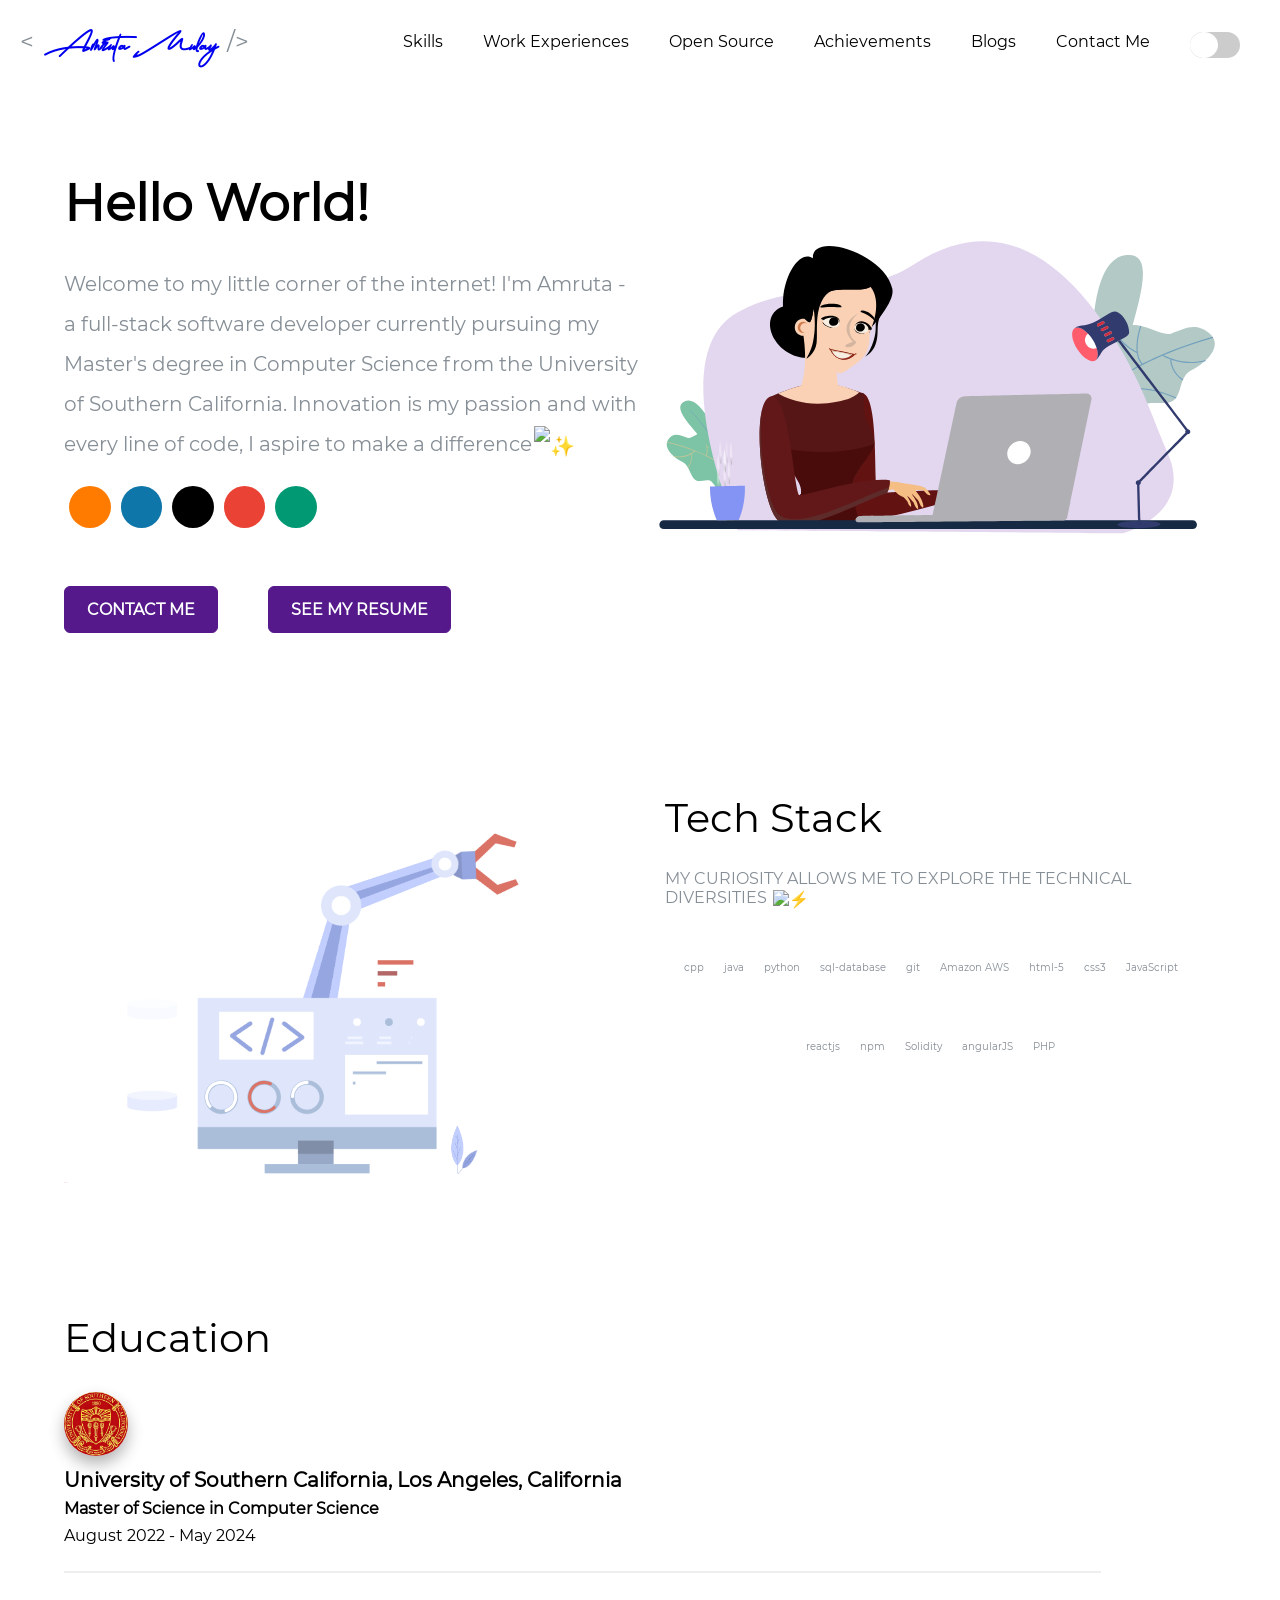
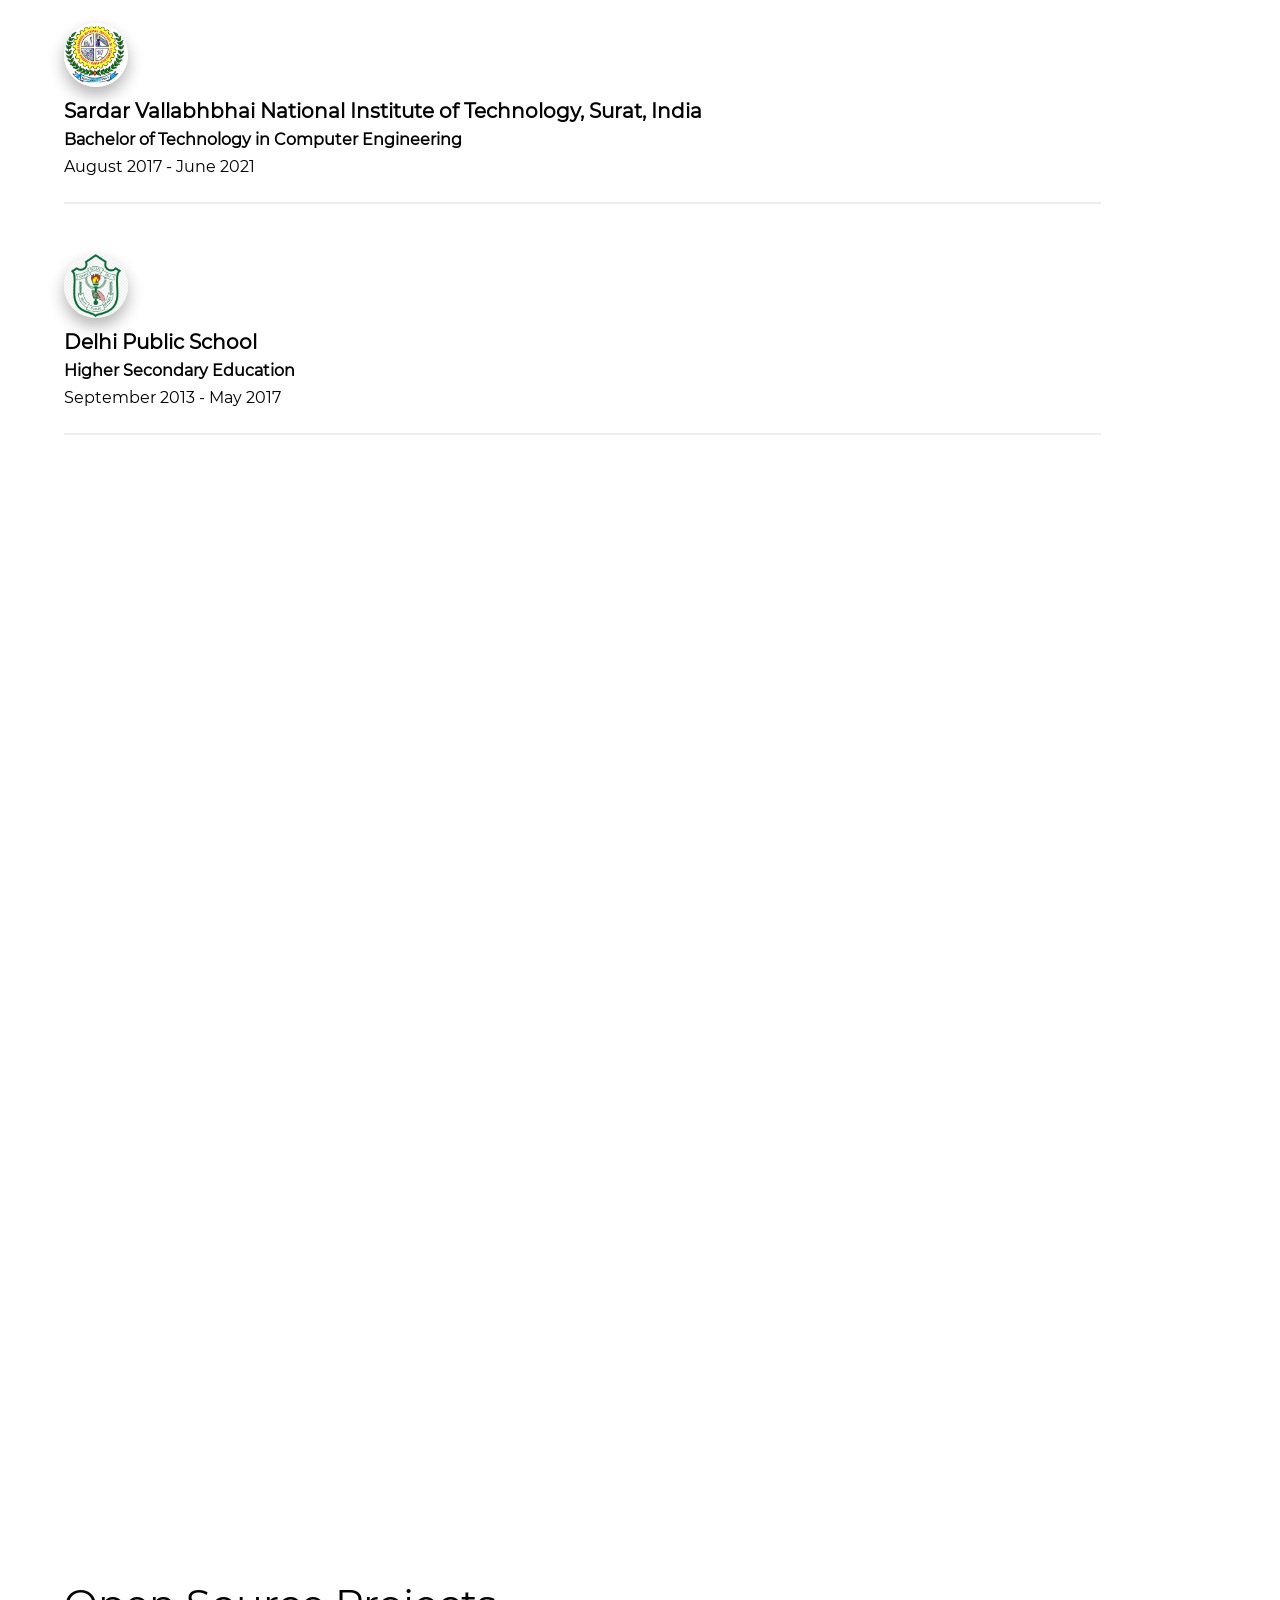
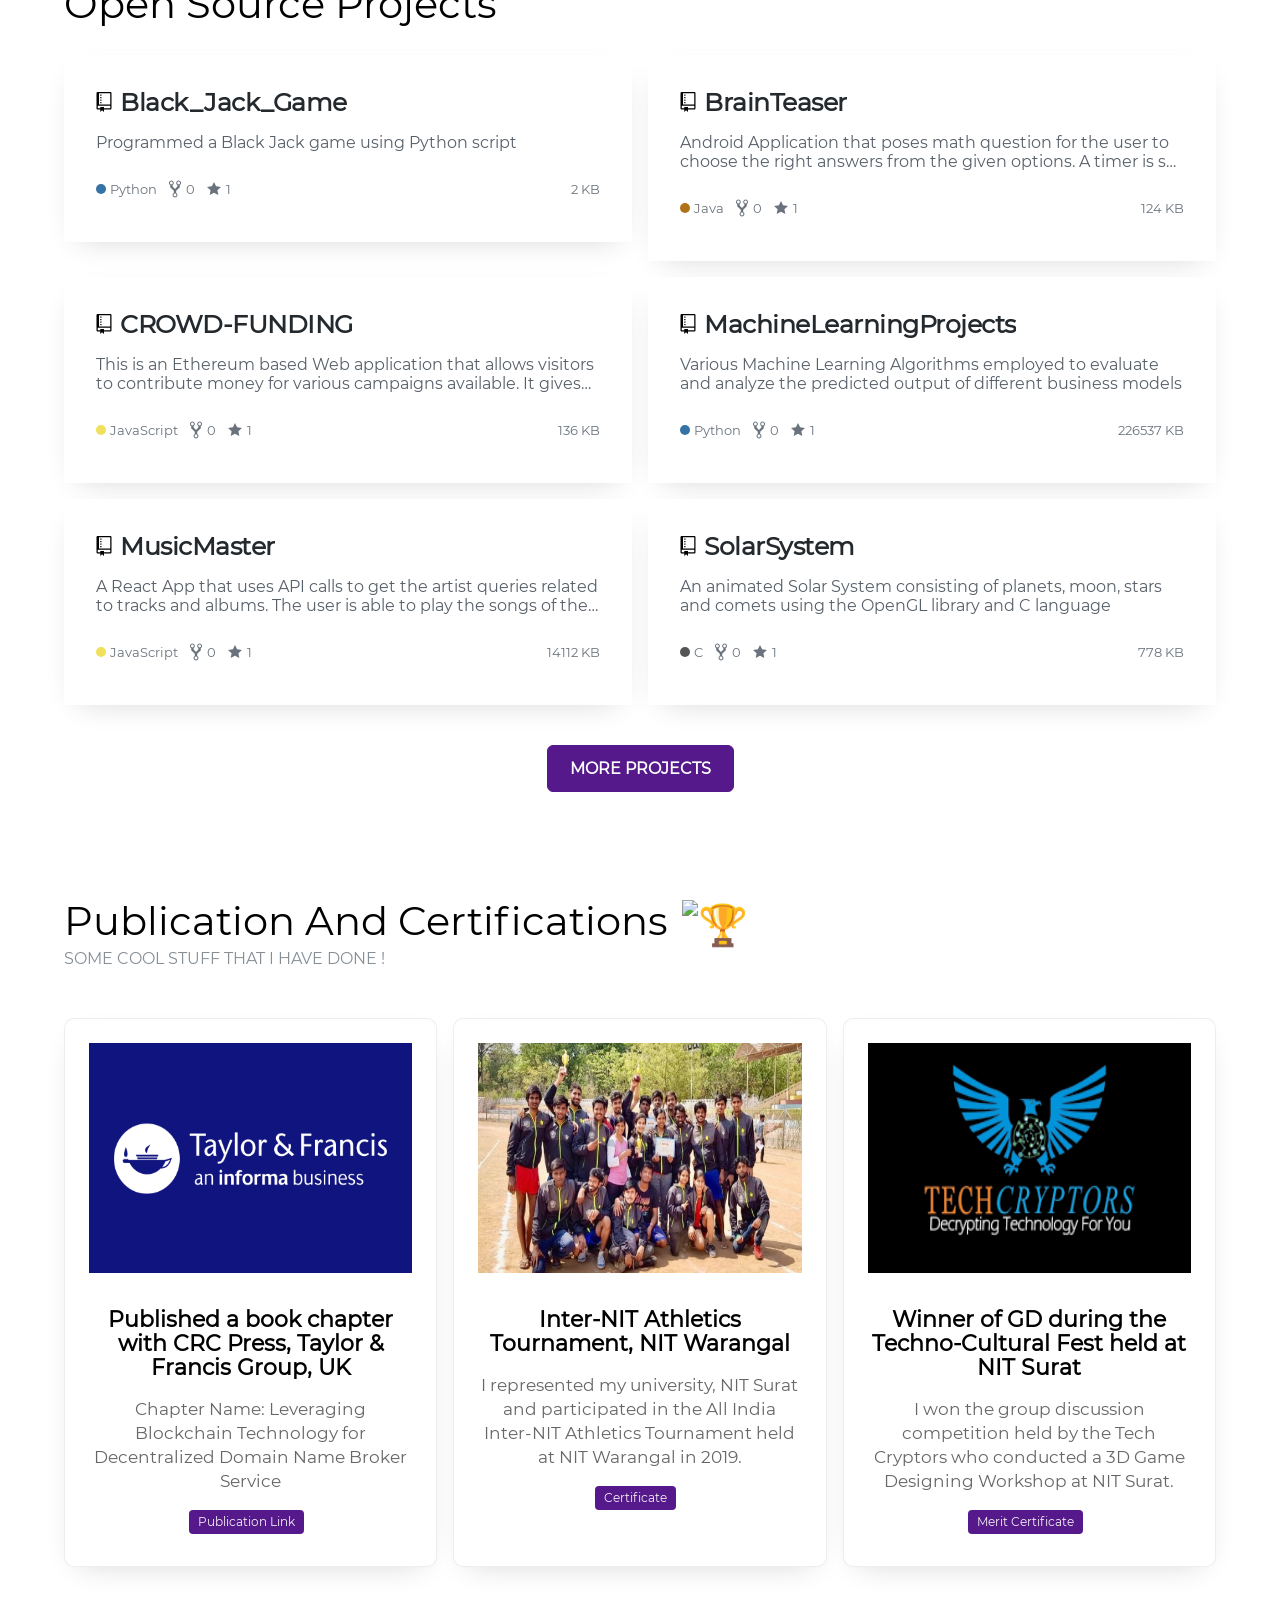
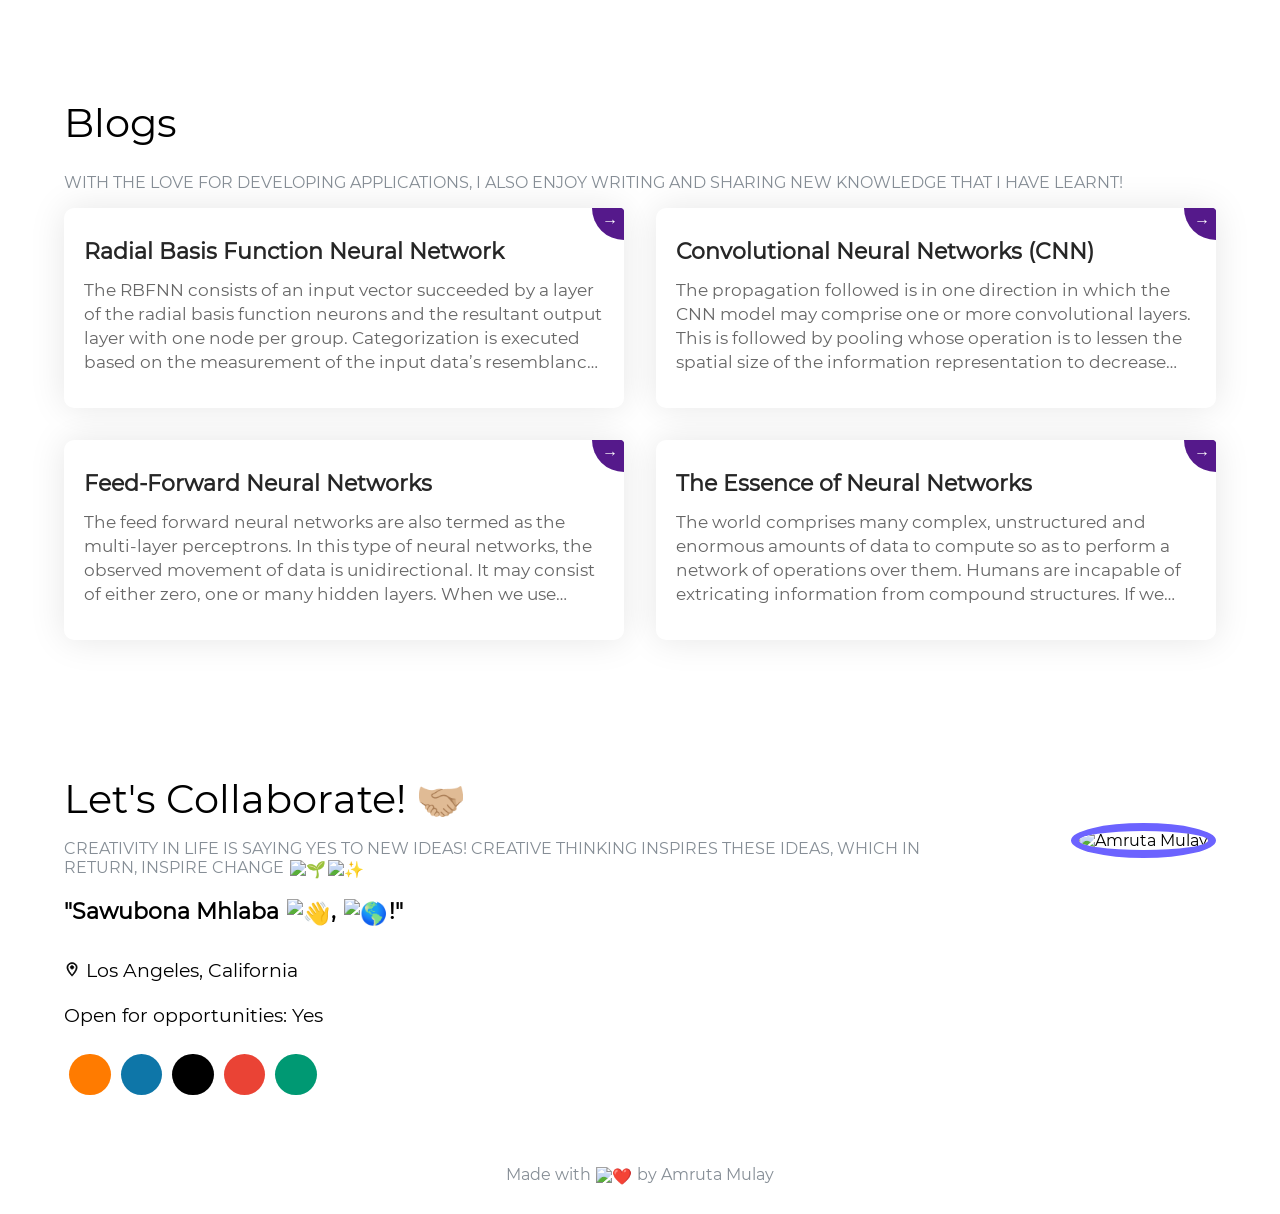
==== index.html @ 44135637 "Deploy v" ====
<!doctype html><html lang="en"><head><meta charset="utf-8"/><meta name="viewport" content="width=device-width,initial-scale=1"/><title>Amruta Mulay | Portfolio</title><meta name="title" content="Amruta Mulay | Portfolio"><meta name="description" content="Amruta Mulay's Portfolio"><meta name="msapplication-TileColor" content="#603cba"><meta name="theme-color" content="#6c63ff"/><script async src="https://www.googletagmanager.com/gtag/js?id=UA-135618960-2"></script><script>function gtag(){dataLayer.push(arguments)}window.dataLayer=window.dataLayer||[],gtag("js",new Date),gtag("config","UA-135618960-2")</script><link rel="stylesheet" href="https://cdn.jsdelivr.net/gh/FortAwesome/Font-Awesome@5.15.4/css/all.min.css"><link href="/static/css/main.8cb66128.chunk.css" rel="stylesheet"></head><body><noscript>You need to enable JavaScript to run this app.</noscript><div id="root"></div><script>!function(e){function t(t){for(var n,o,i=t[0],l=t[1],c=t[2],s=0,p=[];s<i.length;s++)o=i[s],Object.prototype.hasOwnProperty.call(a,o)&&a[o]&&p.push(a[o][0]),a[o]=0;for(n in l)Object.prototype.hasOwnProperty.call(l,n)&&(e[n]=l[n]);for(f&&f(t);p.length;)p.shift()();return u.push.apply(u,c||[]),r()}function r(){for(var e,t=0;t<u.length;t++){for(var r=u[t],n=!0,o=1;o<r.length;o++){var l=r[o];0!==a[l]&&(n=!1)}n&&(u.splice(t--,1),e=i(i.s=r[0]))}return e}var n={},o={1:0},a={1:0},u=[];function i(t){if(n[t])return n[t].exports;var r=n[t]={i:t,l:!1,exports:{}};return e[t].call(r.exports,r,r.exports,i),r.l=!0,r.exports}i.e=function(e){var t=[];o[e]?t.push(o[e]):0!==o[e]&&{3:1,4:1}[e]&&t.push(o[e]=new Promise((function(t,r){for(var n="static/css/"+({}[e]||e)+"."+{3:"7822d34d",4:"b375e3ca"}[e]+".chunk.css",a=i.p+n,u=document.getElementsByTagName("link"),l=0;l<u.length;l++){var c=(f=u[l]).getAttribute("data-href")||f.getAttribute("href");if("stylesheet"===f.rel&&(c===n||c===a))return t()}var s=document.getElementsByTagName("style");for(l=0;l<s.length;l++){var f;if((c=(f=s[l]).getAttribute("data-href"))===n||c===a)return t()}var p=document.createElement("link");p.rel="stylesheet",p.type="text/css",p.onload=t,p.onerror=function(t){var n=t&&t.target&&t.target.src||a,u=new Error("Loading CSS chunk "+e+" failed.\n("+n+")");u.code="CSS_CHUNK_LOAD_FAILED",u.request=n,delete o[e],p.parentNode.removeChild(p),r(u)},p.href=a,document.getElementsByTagName("head")[0].appendChild(p)})).then((function(){o[e]=0})));var r=a[e];if(0!==r)if(r)t.push(r[2]);else{var n=new Promise((function(t,n){r=a[e]=[t,n]}));t.push(r[2]=n);var u,l=document.createElement("script");l.charset="utf-8",l.timeout=120,i.nc&&l.setAttribute("nonce",i.nc),l.src=function(e){return i.p+"static/js/"+({}[e]||e)+"."+{3:"8a93dbd9",4:"09e78f1c"}[e]+".chunk.js"}(e);var c=new Error;u=function(t){l.onerror=l.onload=null,clearTimeout(s);var r=a[e];if(0!==r){if(r){var n=t&&("load"===t.type?"missing":t.type),o=t&&t.target&&t.target.src;c.message="Loading chunk "+e+" failed.\n("+n+": "+o+")",c.name="ChunkLoadError",c.type=n,c.request=o,r[1](c)}a[e]=void 0}};var s=setTimeout((function(){u({type:"timeout",target:l})}),12e4);l.onerror=l.onload=u,document.head.appendChild(l)}return Promise.all(t)},i.m=e,i.c=n,i.d=function(e,t,r){i.o(e,t)||Object.defineProperty(e,t,{enumerable:!0,get:r})},i.r=function(e){"undefined"!=typeof Symbol&&Symbol.toStringTag&&Object.defineProperty(e,Symbol.toStringTag,{value:"Module"}),Object.defineProperty(e,"__esModule",{value:!0})},i.t=function(e,t){if(1&t&&(e=i(e)),8&t)return e;if(4&t&&"object"==typeof e&&e&&e.__esModule)return e;var r=Object.create(null);if(i.r(r),Object.defineProperty(r,"default",{enumerable:!0,value:e}),2&t&&"string"!=typeof e)for(var n in e)i.d(r,n,function(t){return e[t]}.bind(null,n));return r},i.n=function(e){var t=e&&e.__esModule?function(){return e.default}:function(){return e};return i.d(t,"a",t),t},i.o=function(e,t){return Object.prototype.hasOwnProperty.call(e,t)},i.p="/",i.oe=function(e){throw console.error(e),e};var l=this.webpackJsonpdeveloperfolio=this.webpackJsonpdeveloperfolio||[],c=l.push.bind(l);l.push=t,l=l.slice();for(var s=0;s<l.length;s++)t(l[s]);var f=c;r()}([])</script><script src="/static/js/2.681c89eb.chunk.js"></script><script src="/static/js/main.92a277fc.chunk.js"></script></body></html>
---- static/css/main.8cb66128.chunk.css ----
@font-face{font-family:"Agustina Regular";font-style:normal;font-weight:400;src:local("Agustina Regular"),url(/static/media/Agustina.21f233e1.woff) format("woff");font-display:swap}@font-face{font-family:"Montserrat";src:local("Montserrat"),url(/static/media/Montserrat-Regular.ee653992.ttf) format("woff");font-display:swap}code{font-family:source-code-pro,Menlo,Monaco,Consolas,"Courier New",monospace}body,html{scroll-behavior:smooth}body{margin:0;font:19px/23px Montserrat,"Montserrat",sans-serif;-webkit-font-smoothing:antialiased;-moz-osx-font-smoothing:grayscale}@media (max-width:1380px){body,html{font-size:16px;line-height:normal}}.App{text-align:center;width:100%;overflow-x:hidden}.App-logo{height:40vmin}.App-header{background-color:#282c34;min-height:100vh;display:flex;flex-direction:column;align-items:center;justify-content:center;font-size:calc(10px + 2vmin);color:#fff}.App-link{color:#09d3ac}.headroom-wrapper{max-height:100px}.dark-menu{background-color:#171c28!important;color:#fff}.dark-menu li a{color:#fff!important}.dark-menu li a:hover{background-color:#55198b!important}.header{background-color:#fff;max-width:100%;padding:15px 20px;margin:0 auto}.header ul{margin:0;padding:0;list-style:none;overflow:hidden}.grey-color{color:#868e96}.header li a{display:block;padding:15px 20px;color:#000;text-decoration:none}.header .menu-btn:hover,.header li a:hover{background-color:#f4f4f4}.header .logo{display:block;flex:none;float:left;font-size:1.5em;text-decoration:none;margin-top:10px;line-height:normal}.header .logo-name{font-family:"Agustina Regular";font-weight:700;-webkit-font-feature-settings:"liga","clig off";font-feature-settings:"liga","clig off";font-variant-ligatures:no-common-ligatures;-webkit-font-variant-ligatures:no-common-ligatures;padding:0 10px}.header .menu{clear:both;max-height:0;transition:max-height .2s ease-out}.header .menu-icon{cursor:pointer;display:inline-block;float:right;padding:28px 20px;position:relative;-webkit-user-select:none;user-select:none}.header .menu-icon .navicon{background:#333;display:block;height:2px;position:relative;transition:background .2s ease-out;width:18px}.header .menu-icon .navicon-dark{background:#fff}.header .menu-icon .navicon:after,.header .menu-icon .navicon:before{background:#333;content:"";display:block;height:100%;position:absolute;transition:all .2s ease-out;width:100%}.header .menu-icon .navicon-dark:after,.header .menu-icon .navicon-dark:before{background:#fff!important;content:"";display:block;height:100%;position:absolute;transition:all .2s ease-out;width:100%}.header .menu-icon .navicon:before{top:5px}.header .menu-icon .navicon:after{top:-5px}.header .menu-btn{display:none}.header .menu-btn:checked~.menu{max-height:486px}.header .menu-btn:checked~.menu-icon .navicon{background:transparent!important}.header .menu-btn:checked~.menu-icon .navicon:before{-webkit-transform:rotate(-45deg);transform:rotate(-45deg)}.header .menu-btn:checked~.menu-icon .navicon:after{-webkit-transform:rotate(45deg);transform:rotate(45deg)}.header .menu-btn:checked~.menu-icon:not(.steps) .navicon:after,.header .menu-btn:checked~.menu-icon:not(.steps) .navicon:before{top:0}@media(min-width:48em){.header li{float:left}.header{display:flex;align-items:center;justify-content:space-between}.header .menu{max-height:none}.header .menu-icon{display:none}}@media(max-width:960px)and (min-width:768px){.header{font-size:12px}}.switch{position:relative;display:inline-block;width:50px;height:26px}input{-webkit-transform:scale(.5);transform:scale(.5)}.slider{position:absolute;cursor:pointer;top:0;left:0;right:0;bottom:0;background-color:#ccc;transition:.4s}.slider:before{position:absolute;content:"";height:26px;width:28px;left:0;bottom:0;background-color:#fff;transition:.4s}input:checked+.slider{background-color:#2196f3}input:focus+.slider{box-shadow:#2196f3}input:checked+.slider:before{-webkit-transform:translateX(26px);transform:translateX(26px)}.slider.round{border-radius:34px}.slider.round:before{border-radius:50%}.slider:after{display:inline;position:absolute;right:9.3%;bottom:17.5%}input:checked+.slider:after{display:inline;position:absolute;right:56.3%;bottom:14.5%}@media (max-width:786px)and (min-width:425px){input:checked+.slider:after{right:60.3%;bottom:20.5%}.slider:after{right:15.3%;bottom:22.5%}}@media (max-width:2560px)and (min-width:1552px){.slider:after{bottom:12.5%!important}}@media (max-width:1552px)and (min-width:1440px){.slider:after{bottom:7.5%!important}}.main{margin:4rem auto 0}.greet-main,.main{width:90%;padding:20px 10px}.greet-main{margin:2rem auto 0}.subTitle{color:#868e96!important}.greeting-main{display:flex}.greeting-main>*{flex:1 1;margin-bottom:30px}.button-greeting-div{display:flex;margin-top:20px}.greeting-text{font-size:70px;line-height:1.1;color:#000!important}.greeting-text-p{font-size:30px;line-height:40px}.greeting-image-div>img{max-width:100%;height:auto}.wave-emoji{-webkit-animation-duration:1.8s;animation-duration:1.8s;-webkit-animation-iteration-count:infinite;animation-iteration-count:infinite;-webkit-animation-name:wave;animation-name:wave;display:inline-block;-webkit-transform-origin:70% 70%;transform-origin:70% 70%}@-webkit-keyframes wave{0%{-webkit-transform:rotate(0deg);transform:rotate(0deg)}10%{-webkit-transform:rotate(-10deg);transform:rotate(-10deg)}20%{-webkit-transform:rotate(12deg);transform:rotate(12deg)}30%{-webkit-transform:rotate(-10deg);transform:rotate(-10deg)}40%{-webkit-transform:rotate(9deg);transform:rotate(9deg)}50%{-webkit-transform:rotate(0deg);transform:rotate(0deg)}to{-webkit-transform:rotate(0deg);transform:rotate(0deg)}}@keyframes wave{0%{-webkit-transform:rotate(0deg);transform:rotate(0deg)}10%{-webkit-transform:rotate(-10deg);transform:rotate(-10deg)}20%{-webkit-transform:rotate(12deg);transform:rotate(12deg)}30%{-webkit-transform:rotate(-10deg);transform:rotate(-10deg)}40%{-webkit-transform:rotate(9deg);transform:rotate(9deg)}50%{-webkit-transform:rotate(0deg);transform:rotate(0deg)}to{-webkit-transform:rotate(0deg);transform:rotate(0deg)}}@media(max-width:1380px){.greeting-text{font-size:50px}.greeting-text-p{font-size:20px}}@media(max-width:768px){.button-greeting-div{justify-content:space-around}.greeting-text{font-size:30px;text-align:center}.greeting-text-p{font-size:16px;line-height:normal;text-align:center}.greeting-main{display:block}.greeting-image-div{height:256px}}@media(max-width:320px){.main{width:auto}}.sk-circle{margin:100px auto;width:40px;height:40px;position:relative}.sk-circle .sk-child{width:100%;height:100%;position:absolute;left:0;top:0}.sk-circle .sk-child:before{content:"";display:block;margin:0 auto;width:15%;height:15%;background-color:#333;border-radius:100%;-webkit-animation:sk-circleBounceDelay 1.2s ease-in-out infinite both;animation:sk-circleBounceDelay 1.2s ease-in-out infinite both}.sk-circle .sk-circle2{-webkit-transform:rotate(30deg);transform:rotate(30deg)}.sk-circle .sk-circle3{-webkit-transform:rotate(60deg);transform:rotate(60deg)}.sk-circle .sk-circle4{-webkit-transform:rotate(90deg);transform:rotate(90deg)}.sk-circle .sk-circle5{-webkit-transform:rotate(120deg);transform:rotate(120deg)}.sk-circle .sk-circle6{-webkit-transform:rotate(150deg);transform:rotate(150deg)}.sk-circle .sk-circle7{-webkit-transform:rotate(180deg);transform:rotate(180deg)}.sk-circle .sk-circle8{-webkit-transform:rotate(210deg);transform:rotate(210deg)}.sk-circle .sk-circle9{-webkit-transform:rotate(240deg);transform:rotate(240deg)}.sk-circle .sk-circle10{-webkit-transform:rotate(270deg);transform:rotate(270deg)}.sk-circle .sk-circle11{-webkit-transform:rotate(300deg);transform:rotate(300deg)}.sk-circle .sk-circle12{-webkit-transform:rotate(330deg);transform:rotate(330deg)}.sk-circle .sk-circle2:before{-webkit-animation-delay:-1.1s;animation-delay:-1.1s}.sk-circle .sk-circle3:before{-webkit-animation-delay:-1s;animation-delay:-1s}.sk-circle .sk-circle4:before{-webkit-animation-delay:-.9s;animation-delay:-.9s}.sk-circle .sk-circle5:before{-webkit-animation-delay:-.8s;animation-delay:-.8s}.sk-circle .sk-circle6:before{-webkit-animation-delay:-.7s;animation-delay:-.7s}.sk-circle .sk-circle7:before{-webkit-animation-delay:-.6s;animation-delay:-.6s}.sk-circle .sk-circle8:before{-webkit-animation-delay:-.5s;animation-delay:-.5s}.sk-circle .sk-circle9:before{-webkit-animation-delay:-.4s;animation-delay:-.4s}.sk-circle .sk-circle10:before{-webkit-animation-delay:-.3s;animation-delay:-.3s}.sk-circle .sk-circle11:before{-webkit-animation-delay:-.2s;animation-delay:-.2s}.sk-circle .sk-circle12:before{-webkit-animation-delay:-.1s;animation-delay:-.1s}@-webkit-keyframes sk-circleBounceDelay{0%,80%,to{-webkit-transform:scale(0);transform:scale(0)}40%{-webkit-transform:scale(1);transform:scale(1)}}@keyframes sk-circleBounceDelay{0%,80%,to{-webkit-transform:scale(0);transform:scale(0)}40%{-webkit-transform:scale(1);transform:scale(1)}}.social-media-div{font-size:2em}.icon-button{margin-bottom:10px}.icon-button i{color:#fff;border-radius:2.6rem;cursor:pointer;display:inline-block;font-size:1.3rem;height:2.6rem;line-height:2.6rem;position:relative;text-align:center;-webkit-user-select:none;user-select:none;width:2.6rem;margin:0 5px 10px;transition:.2s ease-in}.facebook i{background-color:#db4500}.linkedin i{background-color:#0e76a8}.github i{background-color:#ff7b00}.gitlab i{background-color:#fca326}.google i{background-color:#ea4335}.twitter i{background-color:#1da1f2}.medium i{background-color:#000}.stack-overflow i{background-color:#f48024}.kaggle i{background-color:#20beff}.instagram i{background-color:#c13584}.researchGate i{background-color:#009973}.facebook i:hover,.github i:hover,.gitlab i:hover,.google i:hover,.instagram i:hover,.kaggle i:hover,.linkedin i:hover,.medium i:hover,.researchGate i:hover,.stack-overflow i:hover,.twitter i:hover{background-color:#000}@media(max-width:768px){.social-media-div{text-align:center}}.main-button{background-color:#55198b;border:1px solid #55198b;color:#fff;font-weight:700;width:-webkit-max-content;width:max-content;padding:13px 22px;margin-right:50px;text-transform:uppercase;border-radius:6px;text-align:center;text-decoration:none;display:block;margin-top:20px;font-size:16px;cursor:pointer;transition:all .3s ease-in-out 0s}.main-button:hover{background-color:#fff;color:#55198b;transition:all .3s ease 0s;-webkit-transform:translateY(-3px);transform:translateY(-3px)}.project-button{display:flex;justify-content:center;margin-top:20px}.project-button>.main-button{margin-right:0!important}@media(max-width:768px){.main-button{font-size:15px;padding:12px 18px;margin-right:0}}@media(max-width:320px){.main-button{font-size:12px}}.skills-main-div{display:flex;width:100%;overflow:hidden}.skills-text-div{margin-left:50px}.skills-main-div>*{flex:1 1;margin-bottom:30px}.skills-image-div>img{max-width:100%;height:auto}.skills-heading{font-size:56px;font-weight:400}@media(max-width:1380px){.skills-heading{font-size:40px}}@media(max-width:768px){.skills-heading{font-size:30px;text-align:center}.greeting-text-p{font-size:16px;line-height:normal}.skills-main-div{flex-direction:column}.skills-text-div{margin:20px}.skills-text{font-size:16px}.skills-text-subtitle{font-size:16px;text-align:center}.skills-image-div{order:2}}.dev-icons{padding-left:0;list-style:none;font-size:3rem;margin-bottom:0;margin-top:0;text-align:center}.software-skill-inline{display:inline-block;margin-right:20px;margin-bottom:20px}.software-skill-inline>i{color:#868e96}.software-skill-inline>i:hover{color:#645beb}.software-skill-inline>p{color:#868e96;font-size:10px}.software-skill-inline>i:hover~p{color:#645beb}.meter{height:20px;position:relative;background:#f3efef;border-radius:25px}.meter>span{display:block;height:100%;border-top-right-radius:6px;border-bottom-right-radius:6px;border-top-left-radius:20px;border-bottom-left-radius:20px;background-color:#aaa5ff;position:relative;overflow:hidden}.skill{line-height:3.5vw}.skill-bars{font-size:28px;width:40%}.skills-container{display:flex;width:90%;padding:20px 10px;margin:2rem auto 0}.skills-container>*{flex:1 1;margin-bottom:30px}.skills-image>img{margin-left:80px;max-width:90%;height:auto}@media(max-width:1456px){.skills-bar{line-height:4rem}.skills-image{display:none;order:2}}@media(max-width:768px){.skills-container{flex-direction:column}.skills-bar{line-height:3rem;margin:20px}.skills-image{display:none;order:2}}.experience-cards-div{display:grid;grid-template-columns:repeat(auto-fit,minmax(290px,1fr));grid-gap:1rem 1rem;gap:1rem 1rem}.experience-heading{font-size:56px;font-weight:400}.experience-container{display:flex;width:90%;padding:20px 10px;margin:2rem auto 0}.experience-container>*{flex:1 1}@media(max-width:1380px){.experience-heading{font-size:40px}}@media(max-width:768px){.experience-heading{font-size:30px;text-align:center}}.experience-card{background-color:#fff}.experience-card,.experience-card-dark{position:relative;box-shadow:0 10px 30px -15px rgba(0,0,0,.2);border-radius:10px;border:1px solid hsla(0,0%,82.7%,.397)}.experience-card-dark{background-color:#171c28}.experience-card:hover{box-shadow:0 20px 30px -10px rgba(0,0,0,.2)}.experience-banner{background-position:50%;background-repeat:no-repeat;background-size:150%;background:linear-gradient(rgba(0,0,0,.7),rgba(0,0,0,.5));border-radius:10px 10px 0 0;-webkit-filter:blur(0);-moz-filter:blur(0);-o-filter:blur(0);-ms-filter:blur(0);filter:blur(0);height:11rem;display:flex;align-items:flex-end;justify-content:center}.experience-blurred_div{position:absolute;background:linear-gradient(rgba(0,0,0,.4),rgba(0,0,0,.2));-webkit-filter:blur(5px);-moz-filter:blur(5px);-o-filter:blur(5px);-ms-filter:blur(5px);filter:blur(5px);height:11rem;top:0;left:0;width:100%;border-radius:10px 10px 0 0}.experience-div-company{position:absolute;background:transparent;height:9rem;top:0;left:0;width:100%;display:flex;align-items:center;justify-content:center}.experience-text-company{padding:1.5rem;margin:0;color:#fff;font-size:25px;text-align:center;font-weight:700;text-overflow:ellipsis;overflow:hidden;white-space:nowrap}.experience-roundedimg{position:absolute;object-fit:cover;left:0;right:0;top:7rem;margin-left:auto;margin-right:auto;width:8rem;height:8rem;box-shadow:0 .5rem 1rem rgba(0,0,0,.3);border-radius:50%}.experience-text-role{text-align:center;color:#000;font-weight:700;font-size:25px;margin:0;padding-top:1.5rem;line-height:normal}.dark-mode-text{color:#fff!important}.experience-text-date{text-align:center;color:#000;font-size:20px;margin:0;padding-top:1rem;font-weight:600}.experience-text-desc{text-align:center}.experience-text-details{padding:1.5rem;margin-top:2rem}@media(max-width:1380px){.experience-text-role{padding-top:.5rem;font-size:22px}.experience-text-company{font-size:22px}.experience-text-date{font-size:18px}.experience-roundedimg{width:6.5rem;height:6.5rem}}@media(max-width:768px){.experience-text-company,.experience-text-role{font-size:22px}.experience-text-date{font-size:18px}.experience-text-desc{font-size:16px}}.project-title{font-size:52px;font-weight:400;line-height:normal}.startup-project-text img{max-width:100%;height:auto}.repo-cards-div-main{display:grid;grid-template-columns:repeat(auto-fit,minmax(400px,1fr));grid-gap:1rem 1rem;gap:1rem 1rem}@media(max-width:1380px){.project-title{font-size:40px}}@media(max-width:768px){.project-title{font-size:30px;text-align:center}.repo-cards-div-main{grid-template-columns:repeat(auto-fit,minmax(300px,1fr))}}.card-image{max-width:100%;height:auto;width:250px}.project-card{display:flex;flex-direction:column;background-color:#fff;padding:1.5rem;border-radius:10px;border:1px solid hsla(0,0%,82.7%,.397);justify-content:center}.project-card-light{box-shadow:0 10px 30px -15px rgba(0,0,0,.2);transition:all .3s ease}.project-card-dark{box-shadow:0 10px 30px -15px #d9dbdf;transition:all .25s ease}.project-detail{text-align:center}.project-card-light:hover{box-shadow:0 20px 30px -10px rgba(0,0,0,.2)}.project-card-dark:hover{box-shadow:0 20px 30px -10px #d9dbdf}.project-image{position:relative;height:250px;overflow:hidden;text-align:center}.projects-container{display:grid;grid-template-columns:repeat(auto-fit,minmax(300px,1fr));grid-gap:1rem 1rem;gap:1rem 1rem}.project-card-footer span.project-tag{background:#55198b;color:#f5f2f4;vertical-align:middle;align-items:center;border-radius:4px;display:inline-flex;font-size:.75rem;height:2em;justify-content:center;white-space:nowrap;line-height:1.5;margin:0 .5rem .5rem 0;padding:0 .75em;cursor:pointer;transition:.2s ease-in}@media(max-width:768px){.project-subtitle{font-size:16px;text-align:center}}.achievement-heading{font-size:56px;font-weight:400;line-height:normal;margin:0}.achievement-subtitle{text-transform:uppercase;margin:0 0 50px}@media(max-width:1380px){.achievement-heading{font-size:40px}}@media(max-width:768px){.achievement-heading{font-size:30px;text-align:center}.achievement-subtitle{font-size:16px;line-height:normal;text-align:center}}.card-image{width:330px;height:230px}.card-title{color:#000;font-size:22px;line-height:24px;font-weight:700;margin:15px 0 0}.card-subtitle{color:#666;font-size:17px;line-height:1.5rem}.certificate-card{background-color:#fff;box-shadow:0 10px 30px -15px rgba(0,0,0,.2);padding:1.5rem;border-radius:10px;border:1px solid hsla(0,0%,82.7%,.397);transition:all .3s ease}.certificate-detail-div{text-align:center}.certificate-card:hover{box-shadow:0 20px 30px -10px rgba(0,0,0,.2)}.dark-mode.certificate-card:hover{box-shadow:0 20px 30px -10px hsla(0,0%,100%,.2)}.certificate-image-div{position:relative;height:250px;overflow:hidden;text-align:center}.achievement-cards-div{display:grid;grid-template-columns:repeat(auto-fit,minmax(300px,1fr));grid-gap:1rem 1rem;gap:1rem 1rem}.certificate-card-footer{display:flex;align-items:center;flex-wrap:wrap;justify-content:center}.certificate-card-footer span.certificate-tag{background:#55198b;color:#f5f2f4;vertical-align:middle;align-items:center;border-radius:4px;display:inline-flex;font-size:.75rem;height:2em;justify-content:center;white-space:nowrap;line-height:1.5;margin:0 .5rem .5rem 0;padding:0 .75em;cursor:pointer;transition:.2s ease-in}span.certificate-tag:hover{background:#8c43ce}.square{width:440px;height:430px;background:#fff;border-radius:4px;box-shadow:0 20px 50px #d9dbdf;transition:all .3s ease;margin-top:30px}.square:hover{box-shadow:0 20px 40px rgba(0,0,0,.1)}.blog-header-text{font-size:56px;font-weight:400}.blog-subtitle{text-transform:uppercase}.blog-main-div>*{flex:1 1;margin-bottom:30px}.blog-main-div{display:flex}.blog-image-div>img{max-width:100%;height:auto}.blog-text-div{display:grid;grid-template-columns:repeat(auto-fill,minmax(400px,1fr));grid-gap:32px;gap:32px}@media(max-width:1380px){.blog-header-text{font-size:40px}}@media(max-width:768px){.blog-header-text{font-size:30px;text-align:center}.blog-subtitle{font-size:16px;line-height:normal;text-align:center}}@media screen and (max-width:480px)and (min-width:300px){.blog-text-div{grid-template-columns:repeat(auto-fill,minmax(300px,1fr))}}.small-dark{color:#fff!important}.blog-container{border-radius:10px;color:#586069;background-color:#fff;box-shadow:0 0 36px rgba(0,0,0,.1);cursor:pointer;height:200px}.blog-title{color:#262626;font-size:22px;line-height:24px;font-weight:700;margin:32px 20px 14px;-webkit-line-clamp:2}.blog-title,.small{overflow:hidden;display:-webkit-box;-webkit-box-orient:vertical}.small{font-size:17px;font-weight:400;line-height:1.5rem;color:#666;padding:0 20px;-webkit-line-clamp:4;margin:0}.go-corner{display:flex;align-items:center;justify-content:center;position:absolute;width:32px;height:32px;overflow:hidden;top:0;right:0;background-color:#55198b;border-radius:0 4px 0 32px}.go-arrow{margin-top:-4px;margin-right:-4px;color:#fff;font-family:courier,sans}.blog-card{display:block;position:relative;background-color:transparent;border-radius:4px;text-decoration:none;z-index:0;overflow:hidden;height:100%}.blog-card:before{content:"";position:absolute;z-index:-1;top:-16px;right:-16px;background:#55198b;height:32px;width:32px;border-radius:32px;-webkit-transform:scale(1);transform:scale(1);-webkit-transform-origin:50% 50%;transform-origin:50% 50%;transition:-webkit-transform .4s ease-out;transition:transform .4s ease-out;transition:transform .4s ease-out,-webkit-transform .4s ease-out}.blog-card:hover:before{-webkit-transform:scale(30);transform:scale(30)}.blog-card:hover>.small{transition:all .3s ease-out;color:hsla(0,0%,100%,.8)}.blog-card:hover>h3{transition:all .3s ease-out;color:#fff}@media (min-width:925px)and (max-width:1024px),(min-width:1405px)and (max-width:1550px),screen and (max-width:480px)and (min-width:300px){.blog-card:hover:before{-webkit-transform:scale(30);transform:scale(30)}}@media (min-width:1025px)and (max-width:1404px),(min-width:1551px),screen and (min-width:481px)and (max-width:675px){.blog-card:hover:before{-webkit-transform:scale(40);transform:scale(40)}.blog-card:before{transition:-webkit-transform .45s ease-out;transition:transform .45s ease-out;transition:transform .45s ease-out,-webkit-transform .45s ease-out}}@media screen and (min-width:675px)and (max-width:860px){.blog-card:hover:before{-webkit-transform:scale(50);transform:scale(50)}.blog-card:before{transition:-webkit-transform .5s ease-out;transition:transform .5s ease-out;transition:transform .5s ease-out,-webkit-transform .5s ease-out}}@media screen and (min-width:860px)and (max-width:924px){.blog-card:hover:before{-webkit-transform:scale(60);transform:scale(60)}.blog-card:before{transition:-webkit-transform .5s ease-out;transition:transform .5s ease-out;transition:transform .5s ease-out,-webkit-transform .5s ease-out}}@media screen and (max-width:480px)and (min-width:300px){.blog-title{font-size:18px}}.blog-card-shadow{box-shadow:1px 0 20px #fff}.footer-text{text-align:center;color:#868e96!important}.dark-mode{color:#fff!important}.footer-div{margin-top:2rem;padding-bottom:1rem}.talk-header-title{font-size:56px;font-weight:400;line-height:0}.talk-cards-div{display:grid;grid-template-columns:repeat(auto-fit,minmax(290px,1fr));grid-gap:1rem 1rem;gap:1rem 1rem}@media(max-width:768px){.talk-header-title{font-size:30px;text-align:center}.talk-header-subtitle{font-size:16px;line-height:normal;text-align:center}}.podcast-header-title{font-size:56px;font-weight:400;line-height:0}.podcast{width:600px}.podcast-main-div{display:grid;grid-template-columns:repeat(auto-fit,minmax(300px,1fr));grid-gap:1rem 1rem;gap:1rem 1rem}.subTitle{color:#868e96}@media(max-width:768px){.podcast-header-title{font-size:30px;text-align:center}.podcast-header-subtitle{font-size:16px;line-height:normal;text-align:center}.podcast{width:300px}.podcast-main-div{text-align:center}}.education-heading{font-size:56px;font-weight:400}.education-section{display:flex;flex-direction:column;width:90%;padding:20px 0;margin:2rem auto 0}.education-section>*{flex:1 1;margin-bottom:30px}.education-card-container{display:flex;flex-direction:column;padding-top:20px}@media(max-width:1380px){.education-card-container{padding-top:0}.education-heading{font-size:40px}.education-text-subtitle{font-size:18px;text-align:center}}@media(max-width:768px){.education-card-container{padding-top:0}.education-heading{font-size:30px;text-align:center}.education-text-subtitle{font-size:16px}}.education-card{display:flex;flex-direction:row}.education-card:hover+.education-card-border{border-color:#a9a7f9;width:100%;transition:width .6s ease-in-out}.education-card-border{height:30px;width:80%;border-top:2px solid hsla(0,0%,82.7%,.397);margin-bottom:20px;transition:width .6s ease-in-out}.education-head{display:flex;flex-direction:row}.education-text-school{margin:0;font-size:28px;font-weight:700;text-overflow:ellipsis;overflow:hidden;white-space:nowrap;height:27px}.education-roundedimg{object-fit:cover;margin-right:2rem;width:6rem;height:6rem;box-shadow:0 .5rem 1rem rgba(0,0,0,.3);border-radius:50%}.education-card-right{max-width:70%}.education-text-subHeader{color:#000;font-weight:700;font-size:19px;margin:0;padding-top:.8rem;line-height:normal}.education-text-duration{color:#000;font-size:19px;margin:0;padding-top:.5rem}.education-text-desc{margin-top:.5rem;margin-bottom:.5rem}.education-text-bullets>ul{margin-top:.5rem}@media(max-width:1380px){.education-card{flex-direction:column;padding-bottom:10px}.education-card-right{max-width:90%}.education-card-border{width:90%}.education-text-subHeader{padding-top:.5rem;font-size:16px}.education-text-school{font-size:20px;height:23px}.education-text-duration{font-size:16px}.education-roundedimg{width:4rem;height:4rem;margin-bottom:.5rem;margin-right:0}}@media(max-width:768px){.education-card{text-align:center}.education-card-right{max-width:100%}.education-card-border{width:100%}.education-roundedimg{margin-top:10px;width:4rem;height:4rem;margin-bottom:1rem;margin-right:0}.education-text-bullets>ul{max-width:80%;margin:auto}}#topButton{visibility:hidden;position:fixed;bottom:20px;right:30px;z-index:99;border:none;outline:none;background-color:#55198b;color:#fff;cursor:pointer;padding:15px;border-radius:15px;font-size:25px}#topButton:hover{background-color:#000;transition:all .2s ease-in-out}.centerContent{text-align:center;display:block;margin:0 auto;padding:1.5rem}.tw-main-div{margin-left:15px;margin-right:15px;margin-bottom:15px}.tw-main-div,.twitter-component{width:auto;padding:1.5rem}.timeline-Header-title{font-size:56px;font-weight:100!important}.contact-div-main{display:flex}.dark-mode a{color:#fff}.contact-div-main>*{flex:1 1}.contact-title{font-size:65px;font-weight:400}.contact-detail,.contact-detail-email{margin-top:20px;font-size:40px;font-weight:400;color:#868e96;text-decoration:none}.contact-detail-email:hover,.contact-detail:hover{color:#000;text-shadow:2px 1px 2px #b5b5b5;transition:all .3s}.contact-subtitle{text-transform:uppercase}.contact-text-div{margin-top:1.5rem}.contact-margin-top{margin-top:4rem}.contact-image-div>img{max-width:100%;height:auto;margin-left:1.5rem;margin-top:-4rem}@media(max-width:768px),(max-width:1380px){.contact-title{font-size:56px;font-weight:400;font-size:40px;text-align:center}.contact-subtitle{font-size:16px;line-height:normal;text-align:center}.contact-text-div{text-align:center;margin-top:1.5rem}.contact-detail,.contact-detail-email{font-size:20px}.contact-image-div{display:none}}.dark-mode{background-color:#171c28;color:#fff;transition:"0.1s"}
/*# sourceMappingURL=main.8cb66128.chunk.css.map */
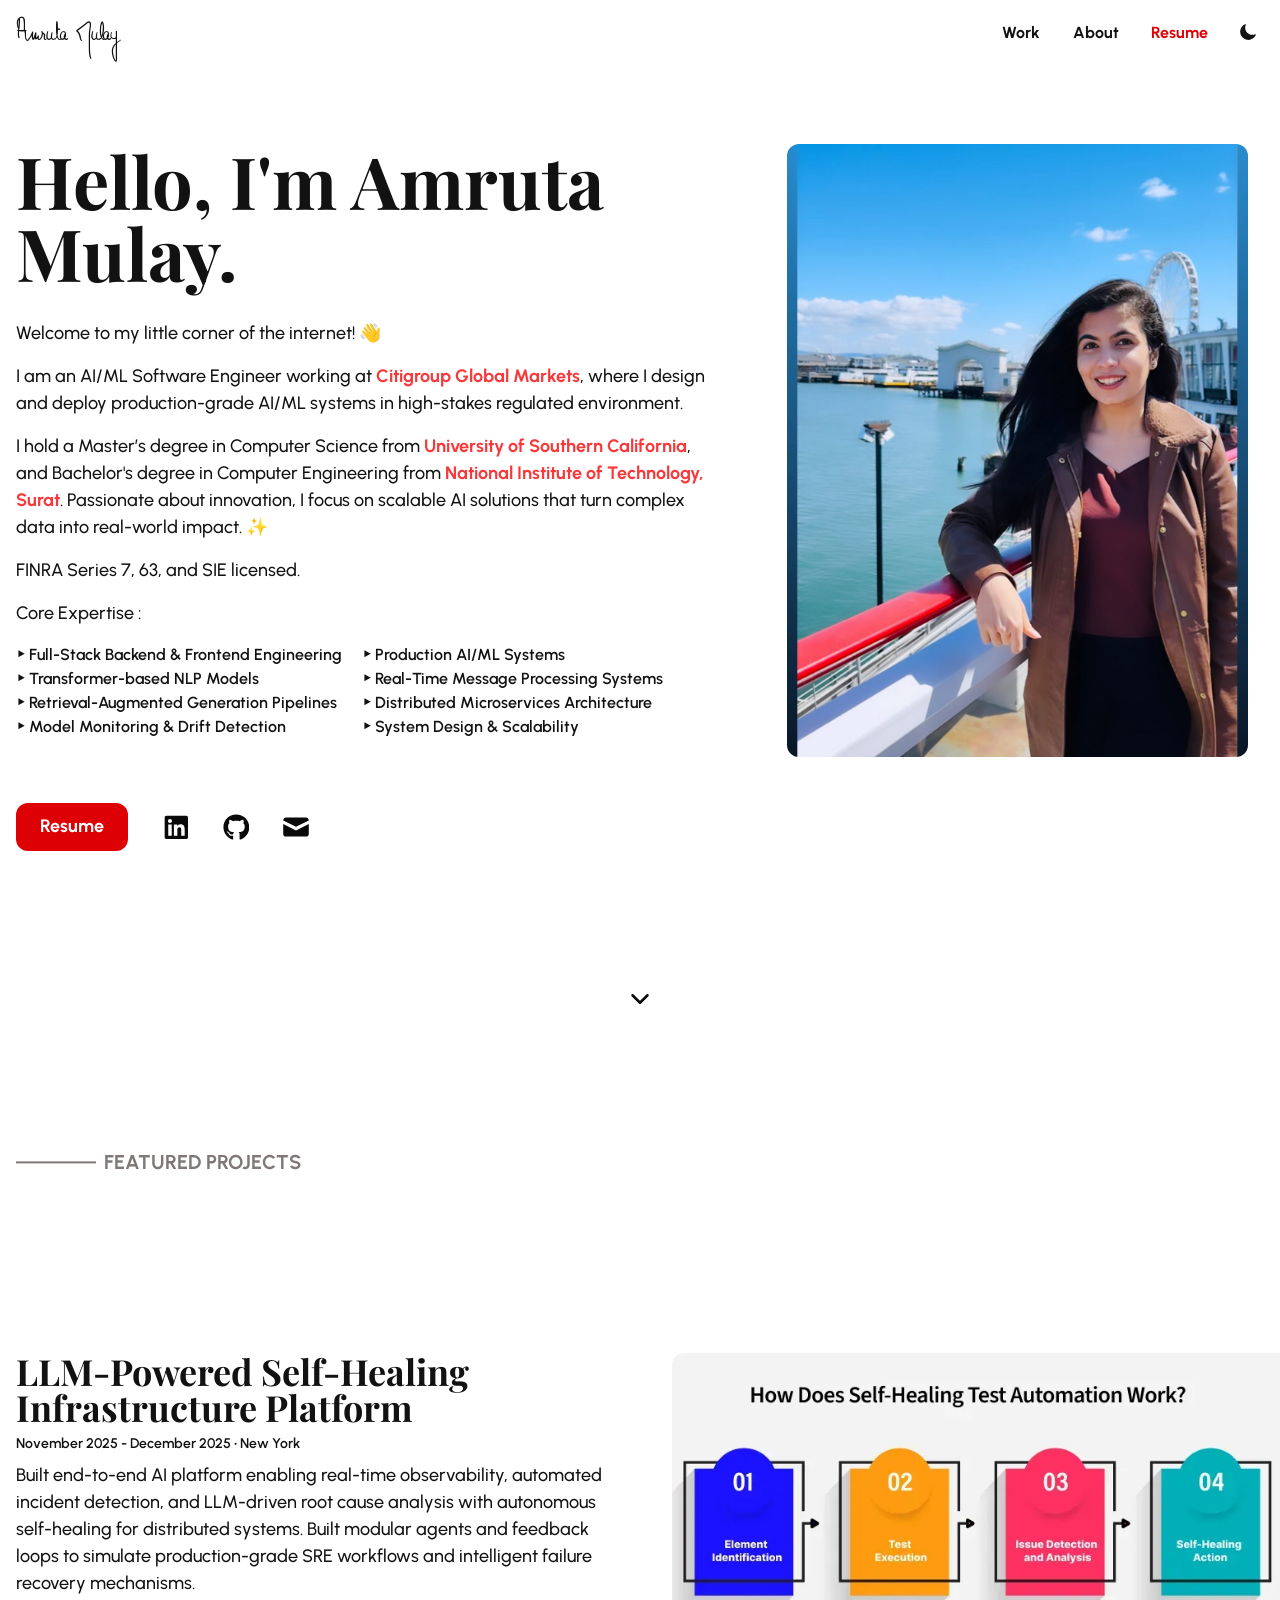
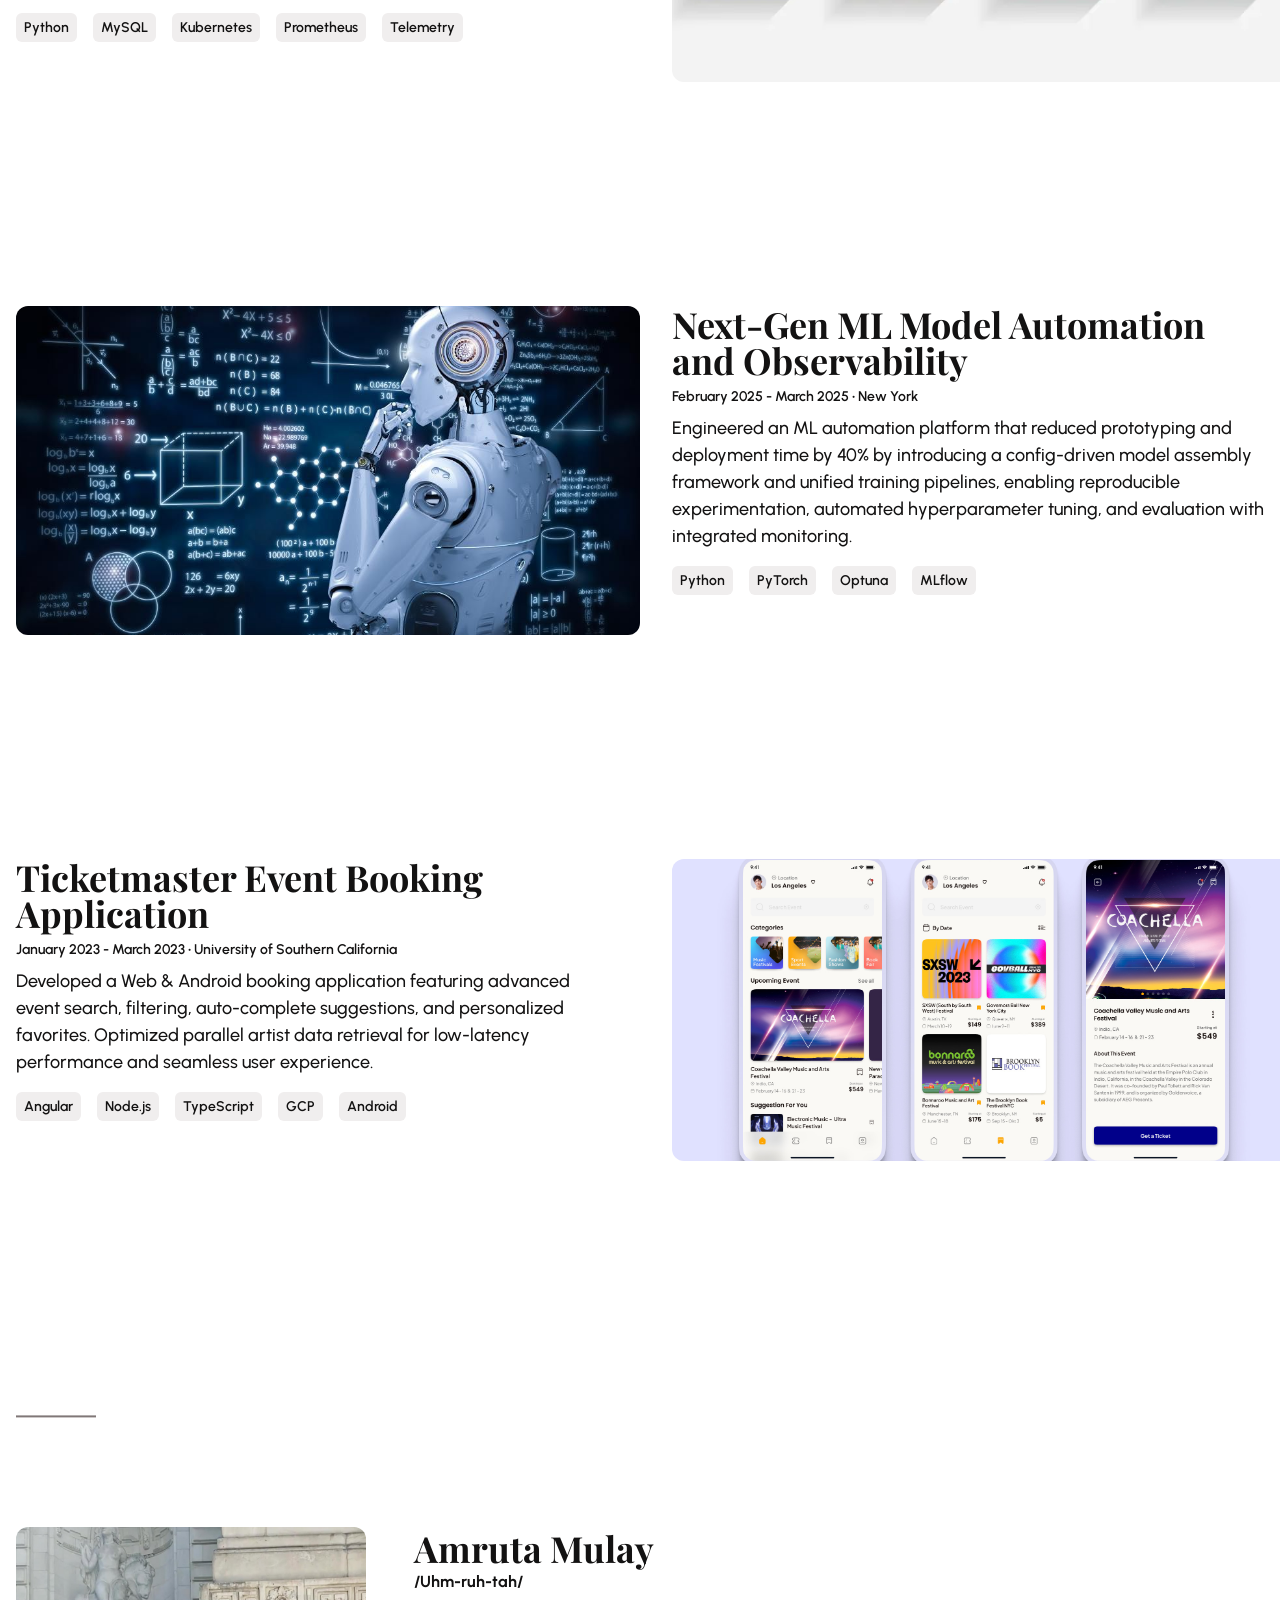
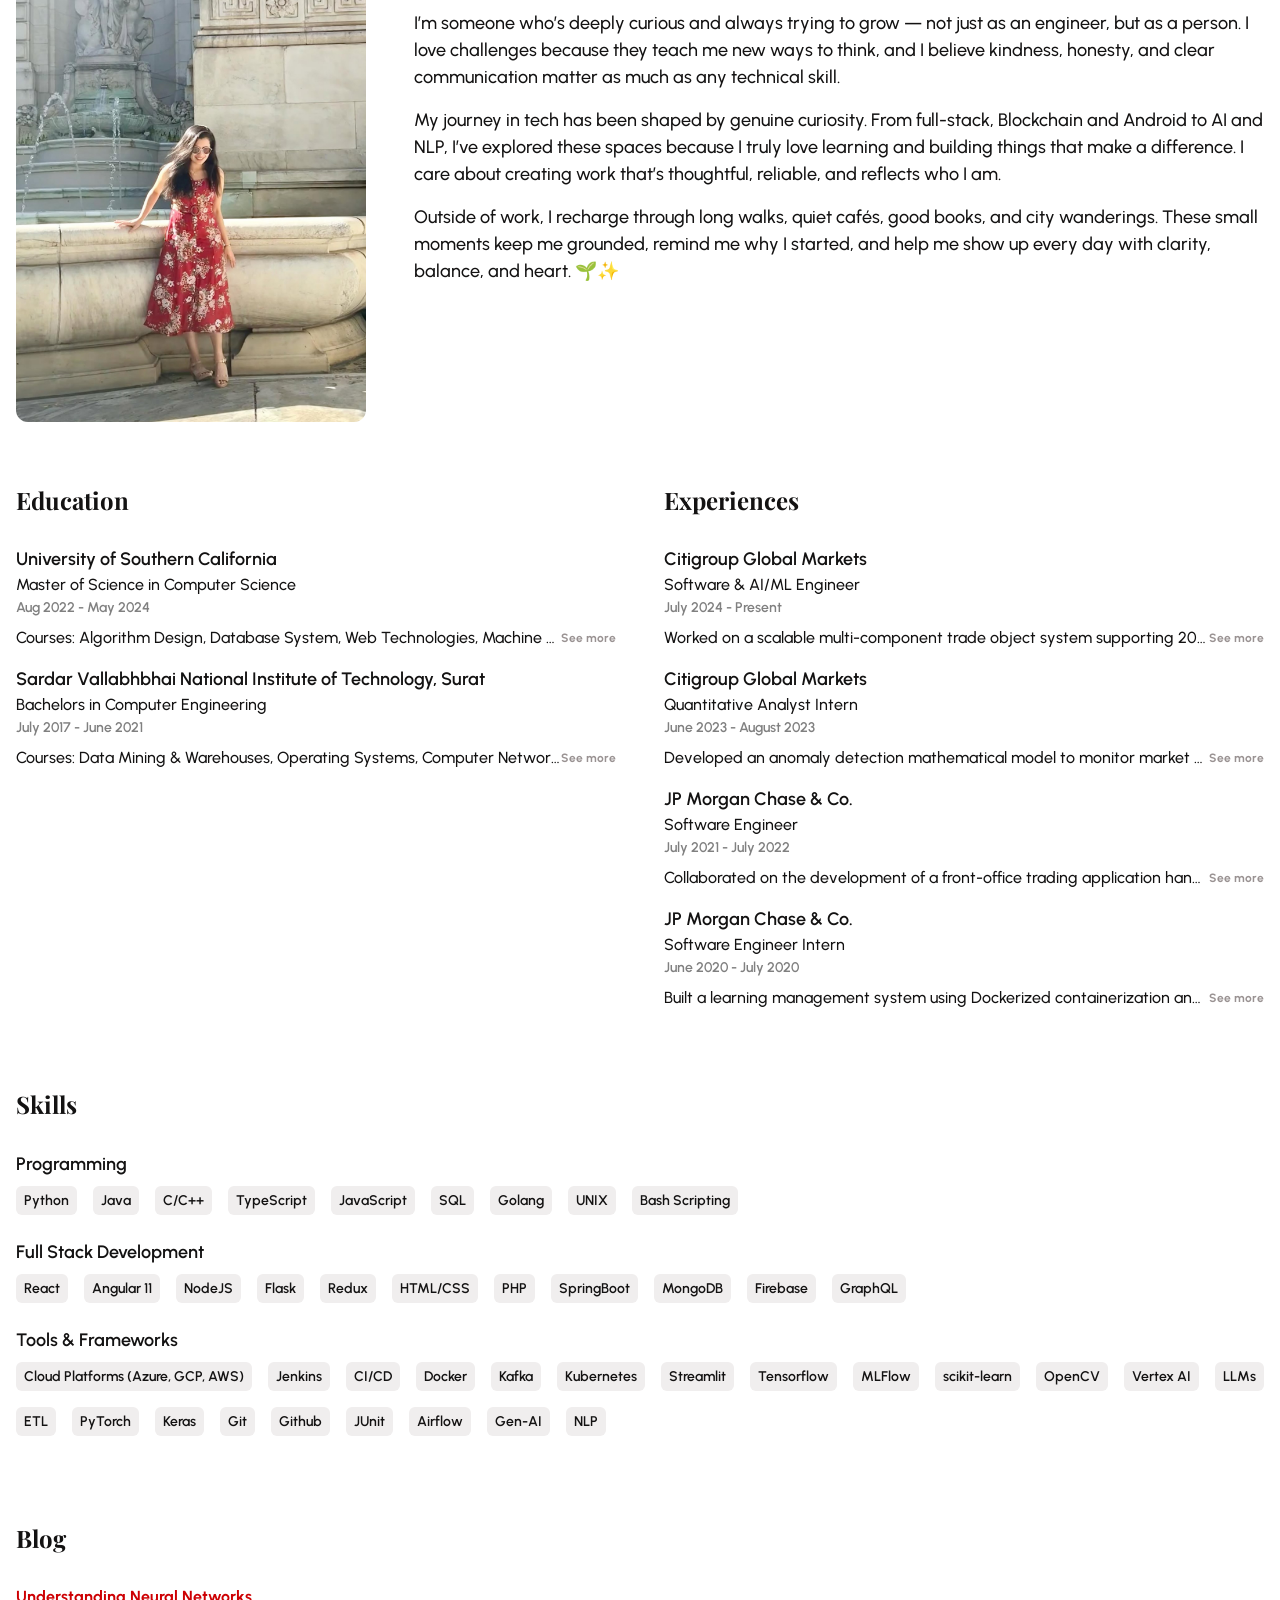
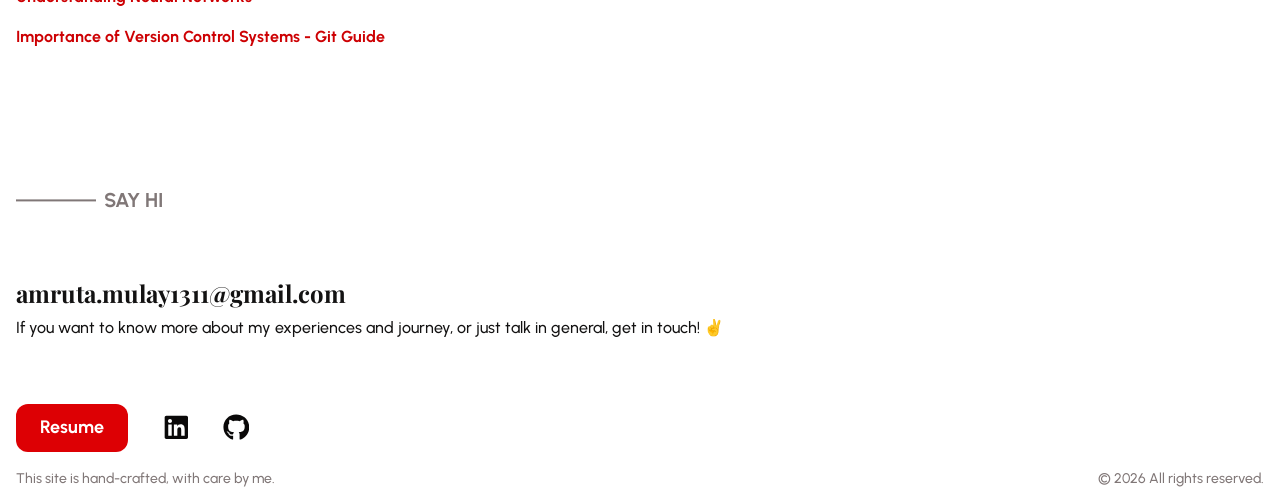
==== commit df602700: "Deployed with latest projects" ====
--- a/index.html
+++ b/index.html
@@ -1 +1 @@
-<!doctype html><html lang="en"><head><meta charset="utf-8"/><meta name="viewport" content="width=device-width,initial-scale=1"/><title>Amruta Mulay | Portfolio</title><meta name="title" content="Amruta Mulay | Portfolio"><meta name="description" content="Amruta Mulay's Portfolio"><meta name="msapplication-TileColor" content="#603cba"><meta name="theme-color" content="#6c63ff"/><script async src="https://www.googletagmanager.com/gtag/js?id=UA-135618960-2"></script><script>function gtag(){dataLayer.push(arguments)}window.dataLayer=window.dataLayer||[],gtag("js",new Date),gtag("config","UA-135618960-2")</script><link rel="stylesheet" href="https://cdn.jsdelivr.net/gh/FortAwesome/Font-Awesome@5.15.4/css/all.min.css"><link href="/static/css/main.8cb66128.chunk.css" rel="stylesheet"></head><body><noscript>You need to enable JavaScript to run this app.</noscript><div id="root"></div><script>!function(e){function t(t){for(var n,o,i=t[0],l=t[1],c=t[2],s=0,p=[];s<i.length;s++)o=i[s],Object.prototype.hasOwnProperty.call(a,o)&&a[o]&&p.push(a[o][0]),a[o]=0;for(n in l)Object.prototype.hasOwnProperty.call(l,n)&&(e[n]=l[n]);for(f&&f(t);p.length;)p.shift()();return u.push.apply(u,c||[]),r()}function r(){for(var e,t=0;t<u.length;t++){for(var r=u[t],n=!0,o=1;o<r.length;o++){var l=r[o];0!==a[l]&&(n=!1)}n&&(u.splice(t--,1),e=i(i.s=r[0]))}return e}var n={},o={1:0},a={1:0},u=[];function i(t){if(n[t])return n[t].exports;var r=n[t]={i:t,l:!1,exports:{}};return e[t].call(r.exports,r,r.exports,i),r.l=!0,r.exports}i.e=function(e){var t=[];o[e]?t.push(o[e]):0!==o[e]&&{3:1,4:1}[e]&&t.push(o[e]=new Promise((function(t,r){for(var n="static/css/"+({}[e]||e)+"."+{3:"7822d34d",4:"b375e3ca"}[e]+".chunk.css",a=i.p+n,u=document.getElementsByTagName("link"),l=0;l<u.length;l++){var c=(f=u[l]).getAttribute("data-href")||f.getAttribute("href");if("stylesheet"===f.rel&&(c===n||c===a))return t()}var s=document.getElementsByTagName("style");for(l=0;l<s.length;l++){var f;if((c=(f=s[l]).getAttribute("data-href"))===n||c===a)return t()}var p=document.createElement("link");p.rel="stylesheet",p.type="text/css",p.onload=t,p.onerror=function(t){var n=t&&t.target&&t.target.src||a,u=new Error("Loading CSS chunk "+e+" failed.\n("+n+")");u.code="CSS_CHUNK_LOAD_FAILED",u.request=n,delete o[e],p.parentNode.removeChild(p),r(u)},p.href=a,document.getElementsByTagName("head")[0].appendChild(p)})).then((function(){o[e]=0})));var r=a[e];if(0!==r)if(r)t.push(r[2]);else{var n=new Promise((function(t,n){r=a[e]=[t,n]}));t.push(r[2]=n);var u,l=document.createElement("script");l.charset="utf-8",l.timeout=120,i.nc&&l.setAttribute("nonce",i.nc),l.src=function(e){return i.p+"static/js/"+({}[e]||e)+"."+{3:"8a93dbd9",4:"09e78f1c"}[e]+".chunk.js"}(e);var c=new Error;u=function(t){l.onerror=l.onload=null,clearTimeout(s);var r=a[e];if(0!==r){if(r){var n=t&&("load"===t.type?"missing":t.type),o=t&&t.target&&t.target.src;c.message="Loading chunk "+e+" failed.\n("+n+": "+o+")",c.name="ChunkLoadError",c.type=n,c.request=o,r[1](c)}a[e]=void 0}};var s=setTimeout((function(){u({type:"timeout",target:l})}),12e4);l.onerror=l.onload=u,document.head.appendChild(l)}return Promise.all(t)},i.m=e,i.c=n,i.d=function(e,t,r){i.o(e,t)||Object.defineProperty(e,t,{enumerable:!0,get:r})},i.r=function(e){"undefined"!=typeof Symbol&&Symbol.toStringTag&&Object.defineProperty(e,Symbol.toStringTag,{value:"Module"}),Object.defineProperty(e,"__esModule",{value:!0})},i.t=function(e,t){if(1&t&&(e=i(e)),8&t)return e;if(4&t&&"object"==typeof e&&e&&e.__esModule)return e;var r=Object.create(null);if(i.r(r),Object.defineProperty(r,"default",{enumerable:!0,value:e}),2&t&&"string"!=typeof e)for(var n in e)i.d(r,n,function(t){return e[t]}.bind(null,n));return r},i.n=function(e){var t=e&&e.__esModule?function(){return e.default}:function(){return e};return i.d(t,"a",t),t},i.o=function(e,t){return Object.prototype.hasOwnProperty.call(e,t)},i.p="/",i.oe=function(e){throw console.error(e),e};var l=this.webpackJsonpdeveloperfolio=this.webpackJsonpdeveloperfolio||[],c=l.push.bind(l);l.push=t,l=l.slice();for(var s=0;s<l.length;s++)t(l[s]);var f=c;r()}([])</script><script src="/static/js/2.681c89eb.chunk.js"></script><script src="/static/js/main.92a277fc.chunk.js"></script></body></html>+<!doctype html><html lang="en"><head><meta charset="utf-8"/><meta http-equiv="X-UA-Compatible" content="IE=edge"/><title>Portfolio • Amruta Mulay</title><meta name="title" content="Portfolio • Amruta Mulay"/><meta name="description" content="Welcome to my little corner of the internet! 👋  I’m a full-stack Software Developer and AI/ML Engineer at [Citigroup Global Markets](https://www.citigroup.com/global). I hold a Master’s degree in Computer Science from USC, a Bachelor's degree in Computer Engineering from NIT Surat, and am licensed with FINRA Series 7, 63, and SIE. Passionate about innovation, I use tech to solve complex problems & aspire to make a difference.✨"/><meta property="og:type" content="website"/><meta property="og:url" content="https://iampaul.web.app/"/><meta property="og:title" content="Portfolio • Amruta Mulay"/><meta property="og:description" content="Welcome 👋 I'm a Frontend Software Engineer at Reputation based out of Chicago, Illinois. I recently graduated from Indiana University with a Masters degree in Computer Science and a passion for Software Development, UX Design and Artificial Intelligence."/><meta property="og:image" content="/logo.png"/><meta property="twitter:card" content="summary_large_image"/><meta property="twitter:url" content="https://iampaul.web.app/"/><meta property="twitter:title" content="Portfolio • Amruta Mulay"/><meta property="twitter:description" content="Welcome 👋 I'm a Frontend Software Engineer at Reputation based out of Chicago, Illinois. I recently graduated from Indiana University with a Masters degree in Computer Science and a passion for Software Development, UX Design and Artificial Intelligence."/><meta property="twitter:image" content="/logo.png"/><meta name="viewport" content="width=device-width,initial-scale=1"/><link rel="icon" href="/logo.png"/><link rel="manifest" href="/manifest.json"/><script defer="defer" src="/static/js/main.7e7c1c5d.js"></script><link href="/static/css/main.43a55180.css" rel="stylesheet"></head><body><noscript>You need to enable JavaScript to run this app.</noscript><div id="root"></div></body></html>
--- a/static/css/main.43a55180.css
+++ b/static/css/main.43a55180.css
@@ -0,0 +1,2 @@
+@import url(https://fonts.googleapis.com/css2?family=Urbanist:ital,wght@0,100;0,200;0,300;0,400;0,500;0,600;0,700;0,800;0,900;1,100;1,200;1,300;1,400;1,500;1,600;1,700;1,800;1,900&display=swap);@import url(https://fonts.googleapis.com/css2?family=Playfair+Display:wght@400;500;600;700;800&display=swap);::-webkit-scrollbar{height:3px;width:5px}::-webkit-scrollbar-thumb{background:gray;border-radius:3px}::-webkit-scrollbar-track{background:#0000;border-radius:0;box-shadow:inset 0 0 0 0 #f0f0f0}[data-aos][data-aos][data-aos-duration="50"],body[data-aos-duration="50"] [data-aos]{transition-duration:50ms}[data-aos][data-aos][data-aos-delay="50"],body[data-aos-delay="50"] [data-aos]{transition-delay:0}[data-aos][data-aos][data-aos-delay="50"].aos-animate,body[data-aos-delay="50"] [data-aos].aos-animate{transition-delay:50ms}[data-aos][data-aos][data-aos-duration="100"],body[data-aos-duration="100"] [data-aos]{transition-duration:.1s}[data-aos][data-aos][data-aos-delay="100"],body[data-aos-delay="100"] [data-aos]{transition-delay:0}[data-aos][data-aos][data-aos-delay="100"].aos-animate,body[data-aos-delay="100"] [data-aos].aos-animate{transition-delay:.1s}[data-aos][data-aos][data-aos-duration="150"],body[data-aos-duration="150"] [data-aos]{transition-duration:.15s}[data-aos][data-aos][data-aos-delay="150"],body[data-aos-delay="150"] [data-aos]{transition-delay:0}[data-aos][data-aos][data-aos-delay="150"].aos-animate,body[data-aos-delay="150"] [data-aos].aos-animate{transition-delay:.15s}[data-aos][data-aos][data-aos-duration="200"],body[data-aos-duration="200"] [data-aos]{transition-duration:.2s}[data-aos][data-aos][data-aos-delay="200"],body[data-aos-delay="200"] [data-aos]{transition-delay:0}[data-aos][data-aos][data-aos-delay="200"].aos-animate,body[data-aos-delay="200"] [data-aos].aos-animate{transition-delay:.2s}[data-aos][data-aos][data-aos-duration="250"],body[data-aos-duration="250"] [data-aos]{transition-duration:.25s}[data-aos][data-aos][data-aos-delay="250"],body[data-aos-delay="250"] [data-aos]{transition-delay:0}[data-aos][data-aos][data-aos-delay="250"].aos-animate,body[data-aos-delay="250"] [data-aos].aos-animate{transition-delay:.25s}[data-aos][data-aos][data-aos-duration="300"],body[data-aos-duration="300"] [data-aos]{transition-duration:.3s}[data-aos][data-aos][data-aos-delay="300"],body[data-aos-delay="300"] [data-aos]{transition-delay:0}[data-aos][data-aos][data-aos-delay="300"].aos-animate,body[data-aos-delay="300"] [data-aos].aos-animate{transition-delay:.3s}[data-aos][data-aos][data-aos-duration="350"],body[data-aos-duration="350"] [data-aos]{transition-duration:.35s}[data-aos][data-aos][data-aos-delay="350"],body[data-aos-delay="350"] [data-aos]{transition-delay:0}[data-aos][data-aos][data-aos-delay="350"].aos-animate,body[data-aos-delay="350"] [data-aos].aos-animate{transition-delay:.35s}[data-aos][data-aos][data-aos-duration="400"],body[data-aos-duration="400"] [data-aos]{transition-duration:.4s}[data-aos][data-aos][data-aos-delay="400"],body[data-aos-delay="400"] [data-aos]{transition-delay:0}[data-aos][data-aos][data-aos-delay="400"].aos-animate,body[data-aos-delay="400"] [data-aos].aos-animate{transition-delay:.4s}[data-aos][data-aos][data-aos-duration="450"],body[data-aos-duration="450"] [data-aos]{transition-duration:.45s}[data-aos][data-aos][data-aos-delay="450"],body[data-aos-delay="450"] [data-aos]{transition-delay:0}[data-aos][data-aos][data-aos-delay="450"].aos-animate,body[data-aos-delay="450"] [data-aos].aos-animate{transition-delay:.45s}[data-aos][data-aos][data-aos-duration="500"],body[data-aos-duration="500"] [data-aos]{transition-duration:.5s}[data-aos][data-aos][data-aos-delay="500"],body[data-aos-delay="500"] [data-aos]{transition-delay:0}[data-aos][data-aos][data-aos-delay="500"].aos-animate,body[data-aos-delay="500"] [data-aos].aos-animate{transition-delay:.5s}[data-aos][data-aos][data-aos-duration="550"],body[data-aos-duration="550"] [data-aos]{transition-duration:.55s}[data-aos][data-aos][data-aos-delay="550"],body[data-aos-delay="550"] [data-aos]{transition-delay:0}[data-aos][data-aos][data-aos-delay="550"].aos-animate,body[data-aos-delay="550"] [data-aos].aos-animate{transition-delay:.55s}[data-aos][data-aos][data-aos-duration="600"],body[data-aos-duration="600"] [data-aos]{transition-duration:.6s}[data-aos][data-aos][data-aos-delay="600"],body[data-aos-delay="600"] [data-aos]{transition-delay:0}[data-aos][data-aos][data-aos-delay="600"].aos-animate,body[data-aos-delay="600"] [data-aos].aos-animate{transition-delay:.6s}[data-aos][data-aos][data-aos-duration="650"],body[data-aos-duration="650"] [data-aos]{transition-duration:.65s}[data-aos][data-aos][data-aos-delay="650"],body[data-aos-delay="650"] [data-aos]{transition-delay:0}[data-aos][data-aos][data-aos-delay="650"].aos-animate,body[data-aos-delay="650"] [data-aos].aos-animate{transition-delay:.65s}[data-aos][data-aos][data-aos-duration="700"],body[data-aos-duration="700"] [data-aos]{transition-duration:.7s}[data-aos][data-aos][data-aos-delay="700"],body[data-aos-delay="700"] [data-aos]{transition-delay:0}[data-aos][data-aos][data-aos-delay="700"].aos-animate,body[data-aos-delay="700"] [data-aos].aos-animate{transition-delay:.7s}[data-aos][data-aos][data-aos-duration="750"],body[data-aos-duration="750"] [data-aos]{transition-duration:.75s}[data-aos][data-aos][data-aos-delay="750"],body[data-aos-delay="750"] [data-aos]{transition-delay:0}[data-aos][data-aos][data-aos-delay="750"].aos-animate,body[data-aos-delay="750"] [data-aos].aos-animate{transition-delay:.75s}[data-aos][data-aos][data-aos-duration="800"],body[data-aos-duration="800"] [data-aos]{transition-duration:.8s}[data-aos][data-aos][data-aos-delay="800"],body[data-aos-delay="800"] [data-aos]{transition-delay:0}[data-aos][data-aos][data-aos-delay="800"].aos-animate,body[data-aos-delay="800"] [data-aos].aos-animate{transition-delay:.8s}[data-aos][data-aos][data-aos-duration="850"],body[data-aos-duration="850"] [data-aos]{transition-duration:.85s}[data-aos][data-aos][data-aos-delay="850"],body[data-aos-delay="850"] [data-aos]{transition-delay:0}[data-aos][data-aos][data-aos-delay="850"].aos-animate,body[data-aos-delay="850"] [data-aos].aos-animate{transition-delay:.85s}[data-aos][data-aos][data-aos-duration="900"],body[data-aos-duration="900"] [data-aos]{transition-duration:.9s}[data-aos][data-aos][data-aos-delay="900"],body[data-aos-delay="900"] [data-aos]{transition-delay:0}[data-aos][data-aos][data-aos-delay="900"].aos-animate,body[data-aos-delay="900"] [data-aos].aos-animate{transition-delay:.9s}[data-aos][data-aos][data-aos-duration="950"],body[data-aos-duration="950"] [data-aos]{transition-duration:.95s}[data-aos][data-aos][data-aos-delay="950"],body[data-aos-delay="950"] [data-aos]{transition-delay:0}[data-aos][data-aos][data-aos-delay="950"].aos-animate,body[data-aos-delay="950"] [data-aos].aos-animate{transition-delay:.95s}[data-aos][data-aos][data-aos-duration="1000"],body[data-aos-duration="1000"] [data-aos]{transition-duration:1s}[data-aos][data-aos][data-aos-delay="1000"],body[data-aos-delay="1000"] [data-aos]{transition-delay:0}[data-aos][data-aos][data-aos-delay="1000"].aos-animate,body[data-aos-delay="1000"] [data-aos].aos-animate{transition-delay:1s}[data-aos][data-aos][data-aos-duration="1050"],body[data-aos-duration="1050"] [data-aos]{transition-duration:1.05s}[data-aos][data-aos][data-aos-delay="1050"],body[data-aos-delay="1050"] [data-aos]{transition-delay:0}[data-aos][data-aos][data-aos-delay="1050"].aos-animate,body[data-aos-delay="1050"] [data-aos].aos-animate{transition-delay:1.05s}[data-aos][data-aos][data-aos-duration="1100"],body[data-aos-duration="1100"] [data-aos]{transition-duration:1.1s}[data-aos][data-aos][data-aos-delay="1100"],body[data-aos-delay="1100"] [data-aos]{transition-delay:0}[data-aos][data-aos][data-aos-delay="1100"].aos-animate,body[data-aos-delay="1100"] [data-aos].aos-animate{transition-delay:1.1s}[data-aos][data-aos][data-aos-duration="1150"],body[data-aos-duration="1150"] [data-aos]{transition-duration:1.15s}[data-aos][data-aos][data-aos-delay="1150"],body[data-aos-delay="1150"] [data-aos]{transition-delay:0}[data-aos][data-aos][data-aos-delay="1150"].aos-animate,body[data-aos-delay="1150"] [data-aos].aos-animate{transition-delay:1.15s}[data-aos][data-aos][data-aos-duration="1200"],body[data-aos-duration="1200"] [data-aos]{transition-duration:1.2s}[data-aos][data-aos][data-aos-delay="1200"],body[data-aos-delay="1200"] [data-aos]{transition-delay:0}[data-aos][data-aos][data-aos-delay="1200"].aos-animate,body[data-aos-delay="1200"] [data-aos].aos-animate{transition-delay:1.2s}[data-aos][data-aos][data-aos-duration="1250"],body[data-aos-duration="1250"] [data-aos]{transition-duration:1.25s}[data-aos][data-aos][data-aos-delay="1250"],body[data-aos-delay="1250"] [data-aos]{transition-delay:0}[data-aos][data-aos][data-aos-delay="1250"].aos-animate,body[data-aos-delay="1250"] [data-aos].aos-animate{transition-delay:1.25s}[data-aos][data-aos][data-aos-duration="1300"],body[data-aos-duration="1300"] [data-aos]{transition-duration:1.3s}[data-aos][data-aos][data-aos-delay="1300"],body[data-aos-delay="1300"] [data-aos]{transition-delay:0}[data-aos][data-aos][data-aos-delay="1300"].aos-animate,body[data-aos-delay="1300"] [data-aos].aos-animate{transition-delay:1.3s}[data-aos][data-aos][data-aos-duration="1350"],body[data-aos-duration="1350"] [data-aos]{transition-duration:1.35s}[data-aos][data-aos][data-aos-delay="1350"],body[data-aos-delay="1350"] [data-aos]{transition-delay:0}[data-aos][data-aos][data-aos-delay="1350"].aos-animate,body[data-aos-delay="1350"] [data-aos].aos-animate{transition-delay:1.35s}[data-aos][data-aos][data-aos-duration="1400"],body[data-aos-duration="1400"] [data-aos]{transition-duration:1.4s}[data-aos][data-aos][data-aos-delay="1400"],body[data-aos-delay="1400"] [data-aos]{transition-delay:0}[data-aos][data-aos][data-aos-delay="1400"].aos-animate,body[data-aos-delay="1400"] [data-aos].aos-animate{transition-delay:1.4s}[data-aos][data-aos][data-aos-duration="1450"],body[data-aos-duration="1450"] [data-aos]{transition-duration:1.45s}[data-aos][data-aos][data-aos-delay="1450"],body[data-aos-delay="1450"] [data-aos]{transition-delay:0}[data-aos][data-aos][data-aos-delay="1450"].aos-animate,body[data-aos-delay="1450"] [data-aos].aos-animate{transition-delay:1.45s}[data-aos][data-aos][data-aos-duration="1500"],body[data-aos-duration="1500"] [data-aos]{transition-duration:1.5s}[data-aos][data-aos][data-aos-delay="1500"],body[data-aos-delay="1500"] [data-aos]{transition-delay:0}[data-aos][data-aos][data-aos-delay="1500"].aos-animate,body[data-aos-delay="1500"] [data-aos].aos-animate{transition-delay:1.5s}[data-aos][data-aos][data-aos-duration="1550"],body[data-aos-duration="1550"] [data-aos]{transition-duration:1.55s}[data-aos][data-aos][data-aos-delay="1550"],body[data-aos-delay="1550"] [data-aos]{transition-delay:0}[data-aos][data-aos][data-aos-delay="1550"].aos-animate,body[data-aos-delay="1550"] [data-aos].aos-animate{transition-delay:1.55s}[data-aos][data-aos][data-aos-duration="1600"],body[data-aos-duration="1600"] [data-aos]{transition-duration:1.6s}[data-aos][data-aos][data-aos-delay="1600"],body[data-aos-delay="1600"] [data-aos]{transition-delay:0}[data-aos][data-aos][data-aos-delay="1600"].aos-animate,body[data-aos-delay="1600"] [data-aos].aos-animate{transition-delay:1.6s}[data-aos][data-aos][data-aos-duration="1650"],body[data-aos-duration="1650"] [data-aos]{transition-duration:1.65s}[data-aos][data-aos][data-aos-delay="1650"],body[data-aos-delay="1650"] [data-aos]{transition-delay:0}[data-aos][data-aos][data-aos-delay="1650"].aos-animate,body[data-aos-delay="1650"] [data-aos].aos-animate{transition-delay:1.65s}[data-aos][data-aos][data-aos-duration="1700"],body[data-aos-duration="1700"] [data-aos]{transition-duration:1.7s}[data-aos][data-aos][data-aos-delay="1700"],body[data-aos-delay="1700"] [data-aos]{transition-delay:0}[data-aos][data-aos][data-aos-delay="1700"].aos-animate,body[data-aos-delay="1700"] [data-aos].aos-animate{transition-delay:1.7s}[data-aos][data-aos][data-aos-duration="1750"],body[data-aos-duration="1750"] [data-aos]{transition-duration:1.75s}[data-aos][data-aos][data-aos-delay="1750"],body[data-aos-delay="1750"] [data-aos]{transition-delay:0}[data-aos][data-aos][data-aos-delay="1750"].aos-animate,body[data-aos-delay="1750"] [data-aos].aos-animate{transition-delay:1.75s}[data-aos][data-aos][data-aos-duration="1800"],body[data-aos-duration="1800"] [data-aos]{transition-duration:1.8s}[data-aos][data-aos][data-aos-delay="1800"],body[data-aos-delay="1800"] [data-aos]{transition-delay:0}[data-aos][data-aos][data-aos-delay="1800"].aos-animate,body[data-aos-delay="1800"] [data-aos].aos-animate{transition-delay:1.8s}[data-aos][data-aos][data-aos-duration="1850"],body[data-aos-duration="1850"] [data-aos]{transition-duration:1.85s}[data-aos][data-aos][data-aos-delay="1850"],body[data-aos-delay="1850"] [data-aos]{transition-delay:0}[data-aos][data-aos][data-aos-delay="1850"].aos-animate,body[data-aos-delay="1850"] [data-aos].aos-animate{transition-delay:1.85s}[data-aos][data-aos][data-aos-duration="1900"],body[data-aos-duration="1900"] [data-aos]{transition-duration:1.9s}[data-aos][data-aos][data-aos-delay="1900"],body[data-aos-delay="1900"] [data-aos]{transition-delay:0}[data-aos][data-aos][data-aos-delay="1900"].aos-animate,body[data-aos-delay="1900"] [data-aos].aos-animate{transition-delay:1.9s}[data-aos][data-aos][data-aos-duration="1950"],body[data-aos-duration="1950"] [data-aos]{transition-duration:1.95s}[data-aos][data-aos][data-aos-delay="1950"],body[data-aos-delay="1950"] [data-aos]{transition-delay:0}[data-aos][data-aos][data-aos-delay="1950"].aos-animate,body[data-aos-delay="1950"] [data-aos].aos-animate{transition-delay:1.95s}[data-aos][data-aos][data-aos-duration="2000"],body[data-aos-duration="2000"] [data-aos]{transition-duration:2s}[data-aos][data-aos][data-aos-delay="2000"],body[data-aos-delay="2000"] [data-aos]{transition-delay:0}[data-aos][data-aos][data-aos-delay="2000"].aos-animate,body[data-aos-delay="2000"] [data-aos].aos-animate{transition-delay:2s}[data-aos][data-aos][data-aos-duration="2050"],body[data-aos-duration="2050"] [data-aos]{transition-duration:2.05s}[data-aos][data-aos][data-aos-delay="2050"],body[data-aos-delay="2050"] [data-aos]{transition-delay:0}[data-aos][data-aos][data-aos-delay="2050"].aos-animate,body[data-aos-delay="2050"] [data-aos].aos-animate{transition-delay:2.05s}[data-aos][data-aos][data-aos-duration="2100"],body[data-aos-duration="2100"] [data-aos]{transition-duration:2.1s}[data-aos][data-aos][data-aos-delay="2100"],body[data-aos-delay="2100"] [data-aos]{transition-delay:0}[data-aos][data-aos][data-aos-delay="2100"].aos-animate,body[data-aos-delay="2100"] [data-aos].aos-animate{transition-delay:2.1s}[data-aos][data-aos][data-aos-duration="2150"],body[data-aos-duration="2150"] [data-aos]{transition-duration:2.15s}[data-aos][data-aos][data-aos-delay="2150"],body[data-aos-delay="2150"] [data-aos]{transition-delay:0}[data-aos][data-aos][data-aos-delay="2150"].aos-animate,body[data-aos-delay="2150"] [data-aos].aos-animate{transition-delay:2.15s}[data-aos][data-aos][data-aos-duration="2200"],body[data-aos-duration="2200"] [data-aos]{transition-duration:2.2s}[data-aos][data-aos][data-aos-delay="2200"],body[data-aos-delay="2200"] [data-aos]{transition-delay:0}[data-aos][data-aos][data-aos-delay="2200"].aos-animate,body[data-aos-delay="2200"] [data-aos].aos-animate{transition-delay:2.2s}[data-aos][data-aos][data-aos-duration="2250"],body[data-aos-duration="2250"] [data-aos]{transition-duration:2.25s}[data-aos][data-aos][data-aos-delay="2250"],body[data-aos-delay="2250"] [data-aos]{transition-delay:0}[data-aos][data-aos][data-aos-delay="2250"].aos-animate,body[data-aos-delay="2250"] [data-aos].aos-animate{transition-delay:2.25s}[data-aos][data-aos][data-aos-duration="2300"],body[data-aos-duration="2300"] [data-aos]{transition-duration:2.3s}[data-aos][data-aos][data-aos-delay="2300"],body[data-aos-delay="2300"] [data-aos]{transition-delay:0}[data-aos][data-aos][data-aos-delay="2300"].aos-animate,body[data-aos-delay="2300"] [data-aos].aos-animate{transition-delay:2.3s}[data-aos][data-aos][data-aos-duration="2350"],body[data-aos-duration="2350"] [data-aos]{transition-duration:2.35s}[data-aos][data-aos][data-aos-delay="2350"],body[data-aos-delay="2350"] [data-aos]{transition-delay:0}[data-aos][data-aos][data-aos-delay="2350"].aos-animate,body[data-aos-delay="2350"] [data-aos].aos-animate{transition-delay:2.35s}[data-aos][data-aos][data-aos-duration="2400"],body[data-aos-duration="2400"] [data-aos]{transition-duration:2.4s}[data-aos][data-aos][data-aos-delay="2400"],body[data-aos-delay="2400"] [data-aos]{transition-delay:0}[data-aos][data-aos][data-aos-delay="2400"].aos-animate,body[data-aos-delay="2400"] [data-aos].aos-animate{transition-delay:2.4s}[data-aos][data-aos][data-aos-duration="2450"],body[data-aos-duration="2450"] [data-aos]{transition-duration:2.45s}[data-aos][data-aos][data-aos-delay="2450"],body[data-aos-delay="2450"] [data-aos]{transition-delay:0}[data-aos][data-aos][data-aos-delay="2450"].aos-animate,body[data-aos-delay="2450"] [data-aos].aos-animate{transition-delay:2.45s}[data-aos][data-aos][data-aos-duration="2500"],body[data-aos-duration="2500"] [data-aos]{transition-duration:2.5s}[data-aos][data-aos][data-aos-delay="2500"],body[data-aos-delay="2500"] [data-aos]{transition-delay:0}[data-aos][data-aos][data-aos-delay="2500"].aos-animate,body[data-aos-delay="2500"] [data-aos].aos-animate{transition-delay:2.5s}[data-aos][data-aos][data-aos-duration="2550"],body[data-aos-duration="2550"] [data-aos]{transition-duration:2.55s}[data-aos][data-aos][data-aos-delay="2550"],body[data-aos-delay="2550"] [data-aos]{transition-delay:0}[data-aos][data-aos][data-aos-delay="2550"].aos-animate,body[data-aos-delay="2550"] [data-aos].aos-animate{transition-delay:2.55s}[data-aos][data-aos][data-aos-duration="2600"],body[data-aos-duration="2600"] [data-aos]{transition-duration:2.6s}[data-aos][data-aos][data-aos-delay="2600"],body[data-aos-delay="2600"] [data-aos]{transition-delay:0}[data-aos][data-aos][data-aos-delay="2600"].aos-animate,body[data-aos-delay="2600"] [data-aos].aos-animate{transition-delay:2.6s}[data-aos][data-aos][data-aos-duration="2650"],body[data-aos-duration="2650"] [data-aos]{transition-duration:2.65s}[data-aos][data-aos][data-aos-delay="2650"],body[data-aos-delay="2650"] [data-aos]{transition-delay:0}[data-aos][data-aos][data-aos-delay="2650"].aos-animate,body[data-aos-delay="2650"] [data-aos].aos-animate{transition-delay:2.65s}[data-aos][data-aos][data-aos-duration="2700"],body[data-aos-duration="2700"] [data-aos]{transition-duration:2.7s}[data-aos][data-aos][data-aos-delay="2700"],body[data-aos-delay="2700"] [data-aos]{transition-delay:0}[data-aos][data-aos][data-aos-delay="2700"].aos-animate,body[data-aos-delay="2700"] [data-aos].aos-animate{transition-delay:2.7s}[data-aos][data-aos][data-aos-duration="2750"],body[data-aos-duration="2750"] [data-aos]{transition-duration:2.75s}[data-aos][data-aos][data-aos-delay="2750"],body[data-aos-delay="2750"] [data-aos]{transition-delay:0}[data-aos][data-aos][data-aos-delay="2750"].aos-animate,body[data-aos-delay="2750"] [data-aos].aos-animate{transition-delay:2.75s}[data-aos][data-aos][data-aos-duration="2800"],body[data-aos-duration="2800"] [data-aos]{transition-duration:2.8s}[data-aos][data-aos][data-aos-delay="2800"],body[data-aos-delay="2800"] [data-aos]{transition-delay:0}[data-aos][data-aos][data-aos-delay="2800"].aos-animate,body[data-aos-delay="2800"] [data-aos].aos-animate{transition-delay:2.8s}[data-aos][data-aos][data-aos-duration="2850"],body[data-aos-duration="2850"] [data-aos]{transition-duration:2.85s}[data-aos][data-aos][data-aos-delay="2850"],body[data-aos-delay="2850"] [data-aos]{transition-delay:0}[data-aos][data-aos][data-aos-delay="2850"].aos-animate,body[data-aos-delay="2850"] [data-aos].aos-animate{transition-delay:2.85s}[data-aos][data-aos][data-aos-duration="2900"],body[data-aos-duration="2900"] [data-aos]{transition-duration:2.9s}[data-aos][data-aos][data-aos-delay="2900"],body[data-aos-delay="2900"] [data-aos]{transition-delay:0}[data-aos][data-aos][data-aos-delay="2900"].aos-animate,body[data-aos-delay="2900"] [data-aos].aos-animate{transition-delay:2.9s}[data-aos][data-aos][data-aos-duration="2950"],body[data-aos-duration="2950"] [data-aos]{transition-duration:2.95s}[data-aos][data-aos][data-aos-delay="2950"],body[data-aos-delay="2950"] [data-aos]{transition-delay:0}[data-aos][data-aos][data-aos-delay="2950"].aos-animate,body[data-aos-delay="2950"] [data-aos].aos-animate{transition-delay:2.95s}[data-aos][data-aos][data-aos-duration="3000"],body[data-aos-duration="3000"] [data-aos]{transition-duration:3s}[data-aos][data-aos][data-aos-delay="3000"],body[data-aos-delay="3000"] [data-aos]{transition-delay:0}[data-aos][data-aos][data-aos-delay="3000"].aos-animate,body[data-aos-delay="3000"] [data-aos].aos-animate{transition-delay:3s}[data-aos][data-aos][data-aos-easing=linear],body[data-aos-easing=linear] [data-aos]{transition-timing-function:cubic-bezier(.25,.25,.75,.75)}[data-aos][data-aos][data-aos-easing=ease],body[data-aos-easing=ease] [data-aos]{transition-timing-function:ease}[data-aos][data-aos][data-aos-easing=ease-in],body[data-aos-easing=ease-in] [data-aos]{transition-timing-function:ease-in}[data-aos][data-aos][data-aos-easing=ease-out],body[data-aos-easing=ease-out] [data-aos]{transition-timing-function:ease-out}[data-aos][data-aos][data-aos-easing=ease-in-out],body[data-aos-easing=ease-in-out] [data-aos]{transition-timing-function:ease-in-out}[data-aos][data-aos][data-aos-easing=ease-in-back],body[data-aos-easing=ease-in-back] [data-aos]{transition-timing-function:cubic-bezier(.6,-.28,.735,.045)}[data-aos][data-aos][data-aos-easing=ease-out-back],body[data-aos-easing=ease-out-back] [data-aos]{transition-timing-function:cubic-bezier(.175,.885,.32,1.275)}[data-aos][data-aos][data-aos-easing=ease-in-out-back],body[data-aos-easing=ease-in-out-back] [data-aos]{transition-timing-function:cubic-bezier(.68,-.55,.265,1.55)}[data-aos][data-aos][data-aos-easing=ease-in-sine],body[data-aos-easing=ease-in-sine] [data-aos]{transition-timing-function:cubic-bezier(.47,0,.745,.715)}[data-aos][data-aos][data-aos-easing=ease-out-sine],body[data-aos-easing=ease-out-sine] [data-aos]{transition-timing-function:cubic-bezier(.39,.575,.565,1)}[data-aos][data-aos][data-aos-easing=ease-in-out-sine],body[data-aos-easing=ease-in-out-sine] [data-aos]{transition-timing-function:cubic-bezier(.445,.05,.55,.95)}[data-aos][data-aos][data-aos-easing=ease-in-quad],body[data-aos-easing=ease-in-quad] [data-aos]{transition-timing-function:cubic-bezier(.55,.085,.68,.53)}[data-aos][data-aos][data-aos-easing=ease-out-quad],body[data-aos-easing=ease-out-quad] [data-aos]{transition-timing-function:cubic-bezier(.25,.46,.45,.94)}[data-aos][data-aos][data-aos-easing=ease-in-out-quad],body[data-aos-easing=ease-in-out-quad] [data-aos]{transition-timing-function:cubic-bezier(.455,.03,.515,.955)}[data-aos][data-aos][data-aos-easing=ease-in-cubic],body[data-aos-easing=ease-in-cubic] [data-aos]{transition-timing-function:cubic-bezier(.55,.085,.68,.53)}[data-aos][data-aos][data-aos-easing=ease-out-cubic],body[data-aos-easing=ease-out-cubic] [data-aos]{transition-timing-function:cubic-bezier(.25,.46,.45,.94)}[data-aos][data-aos][data-aos-easing=ease-in-out-cubic],body[data-aos-easing=ease-in-out-cubic] [data-aos]{transition-timing-function:cubic-bezier(.455,.03,.515,.955)}[data-aos][data-aos][data-aos-easing=ease-in-quart],body[data-aos-easing=ease-in-quart] [data-aos]{transition-timing-function:cubic-bezier(.55,.085,.68,.53)}[data-aos][data-aos][data-aos-easing=ease-out-quart],body[data-aos-easing=ease-out-quart] [data-aos]{transition-timing-function:cubic-bezier(.25,.46,.45,.94)}[data-aos][data-aos][data-aos-easing=ease-in-out-quart],body[data-aos-easing=ease-in-out-quart] [data-aos]{transition-timing-function:cubic-bezier(.455,.03,.515,.955)}[data-aos^=fade][data-aos^=fade]{opacity:0;transition-property:opacity,transform}[data-aos^=fade][data-aos^=fade].aos-animate{opacity:1;transform:translateZ(0)}[data-aos=fade-up]{transform:translate3d(0,100px,0)}[data-aos=fade-down]{transform:translate3d(0,-100px,0)}[data-aos=fade-right]{transform:translate3d(-100px,0,0)}[data-aos=fade-left]{transform:translate3d(100px,0,0)}[data-aos=fade-up-right]{transform:translate3d(-100px,100px,0)}[data-aos=fade-up-left]{transform:translate3d(100px,100px,0)}[data-aos=fade-down-right]{transform:translate3d(-100px,-100px,0)}[data-aos=fade-down-left]{transform:translate3d(100px,-100px,0)}[data-aos^=zoom][data-aos^=zoom]{opacity:0;transition-property:opacity,transform}[data-aos^=zoom][data-aos^=zoom].aos-animate{opacity:1;transform:translateZ(0) scale(1)}[data-aos=zoom-in]{transform:scale(.6)}[data-aos=zoom-in-up]{transform:translate3d(0,100px,0) scale(.6)}[data-aos=zoom-in-down]{transform:translate3d(0,-100px,0) scale(.6)}[data-aos=zoom-in-right]{transform:translate3d(-100px,0,0) scale(.6)}[data-aos=zoom-in-left]{transform:translate3d(100px,0,0) scale(.6)}[data-aos=zoom-out]{transform:scale(1.2)}[data-aos=zoom-out-up]{transform:translate3d(0,100px,0) scale(1.2)}[data-aos=zoom-out-down]{transform:translate3d(0,-100px,0) scale(1.2)}[data-aos=zoom-out-right]{transform:translate3d(-100px,0,0) scale(1.2)}[data-aos=zoom-out-left]{transform:translate3d(100px,0,0) scale(1.2)}[data-aos^=slide][data-aos^=slide]{transition-property:transform}[data-aos^=slide][data-aos^=slide].aos-animate{transform:translateZ(0)}[data-aos=slide-up]{transform:translate3d(0,100%,0)}[data-aos=slide-down]{transform:translate3d(0,-100%,0)}[data-aos=slide-right]{transform:translate3d(-100%,0,0)}[data-aos=slide-left]{transform:translate3d(100%,0,0)}[data-aos^=flip][data-aos^=flip]{-webkit-backface-visibility:hidden;backface-visibility:hidden;transition-property:transform}[data-aos=flip-left]{transform:perspective(2500px) rotateY(-100deg)}[data-aos=flip-left].aos-animate{transform:perspective(2500px) rotateY(0)}[data-aos=flip-right]{transform:perspective(2500px) rotateY(100deg)}[data-aos=flip-right].aos-animate{transform:perspective(2500px) rotateY(0)}[data-aos=flip-up]{transform:perspective(2500px) rotateX(-100deg)}[data-aos=flip-up].aos-animate{transform:perspective(2500px) rotateX(0)}[data-aos=flip-down]{transform:perspective(2500px) rotateX(100deg)}[data-aos=flip-down].aos-animate{transform:perspective(2500px) rotateX(0)}@font-face{font-display:fallback;font-family:Signature;src:local("Signature"),url(/static/media/Monsieur-Pomme.5860767b9cc93ae9dd18.ttf) format("truetype")}*{box-sizing:border-box}#root,body,html{height:100%}#root ::selection,body ::selection,html ::selection{background:var(--hp-colors-orange-200);transition:all .25s ease-in-out!important}.autograph__path{animation-fill-mode:forwards;animation-timing-function:linear;opacity:0}.animated .autograph__path{animation-name:line;opacity:1}@keyframes line{to{stroke-dashoffset:0}}
+/*# sourceMappingURL=main.43a55180.css.map*/
